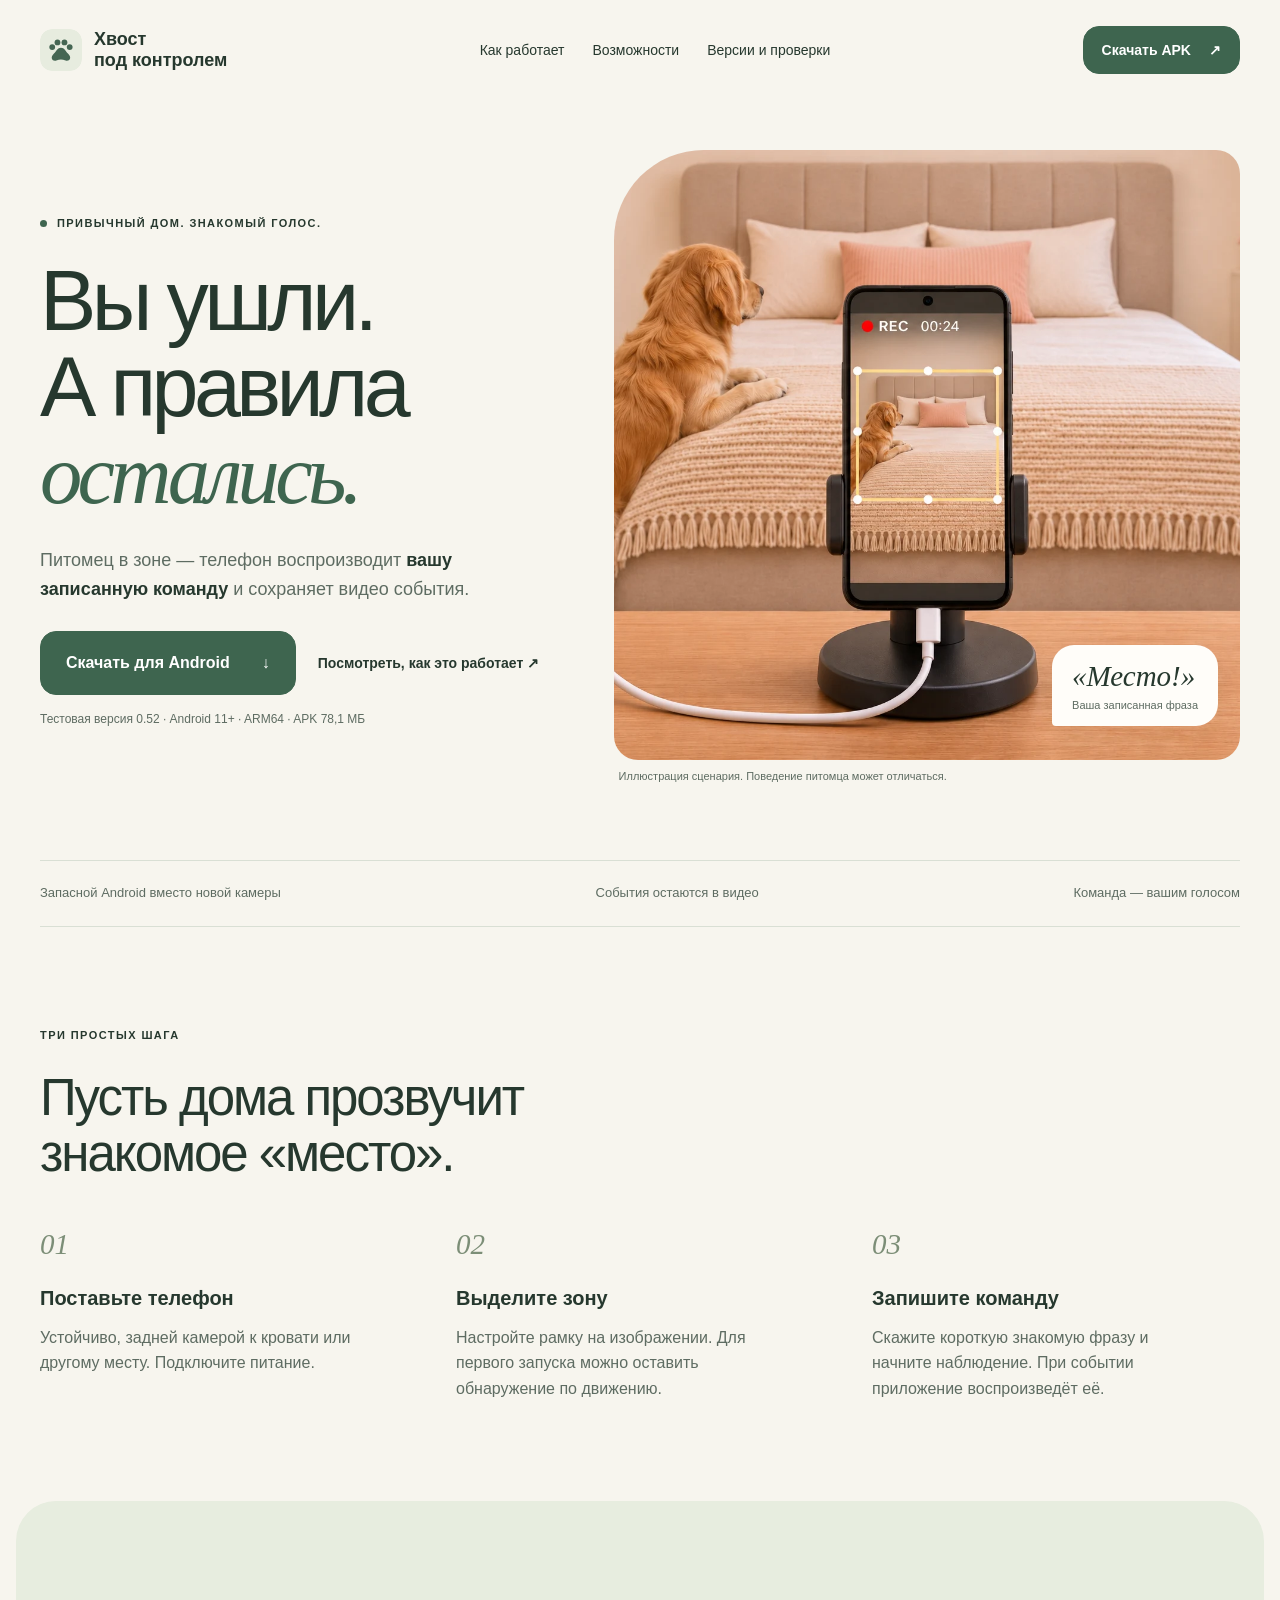
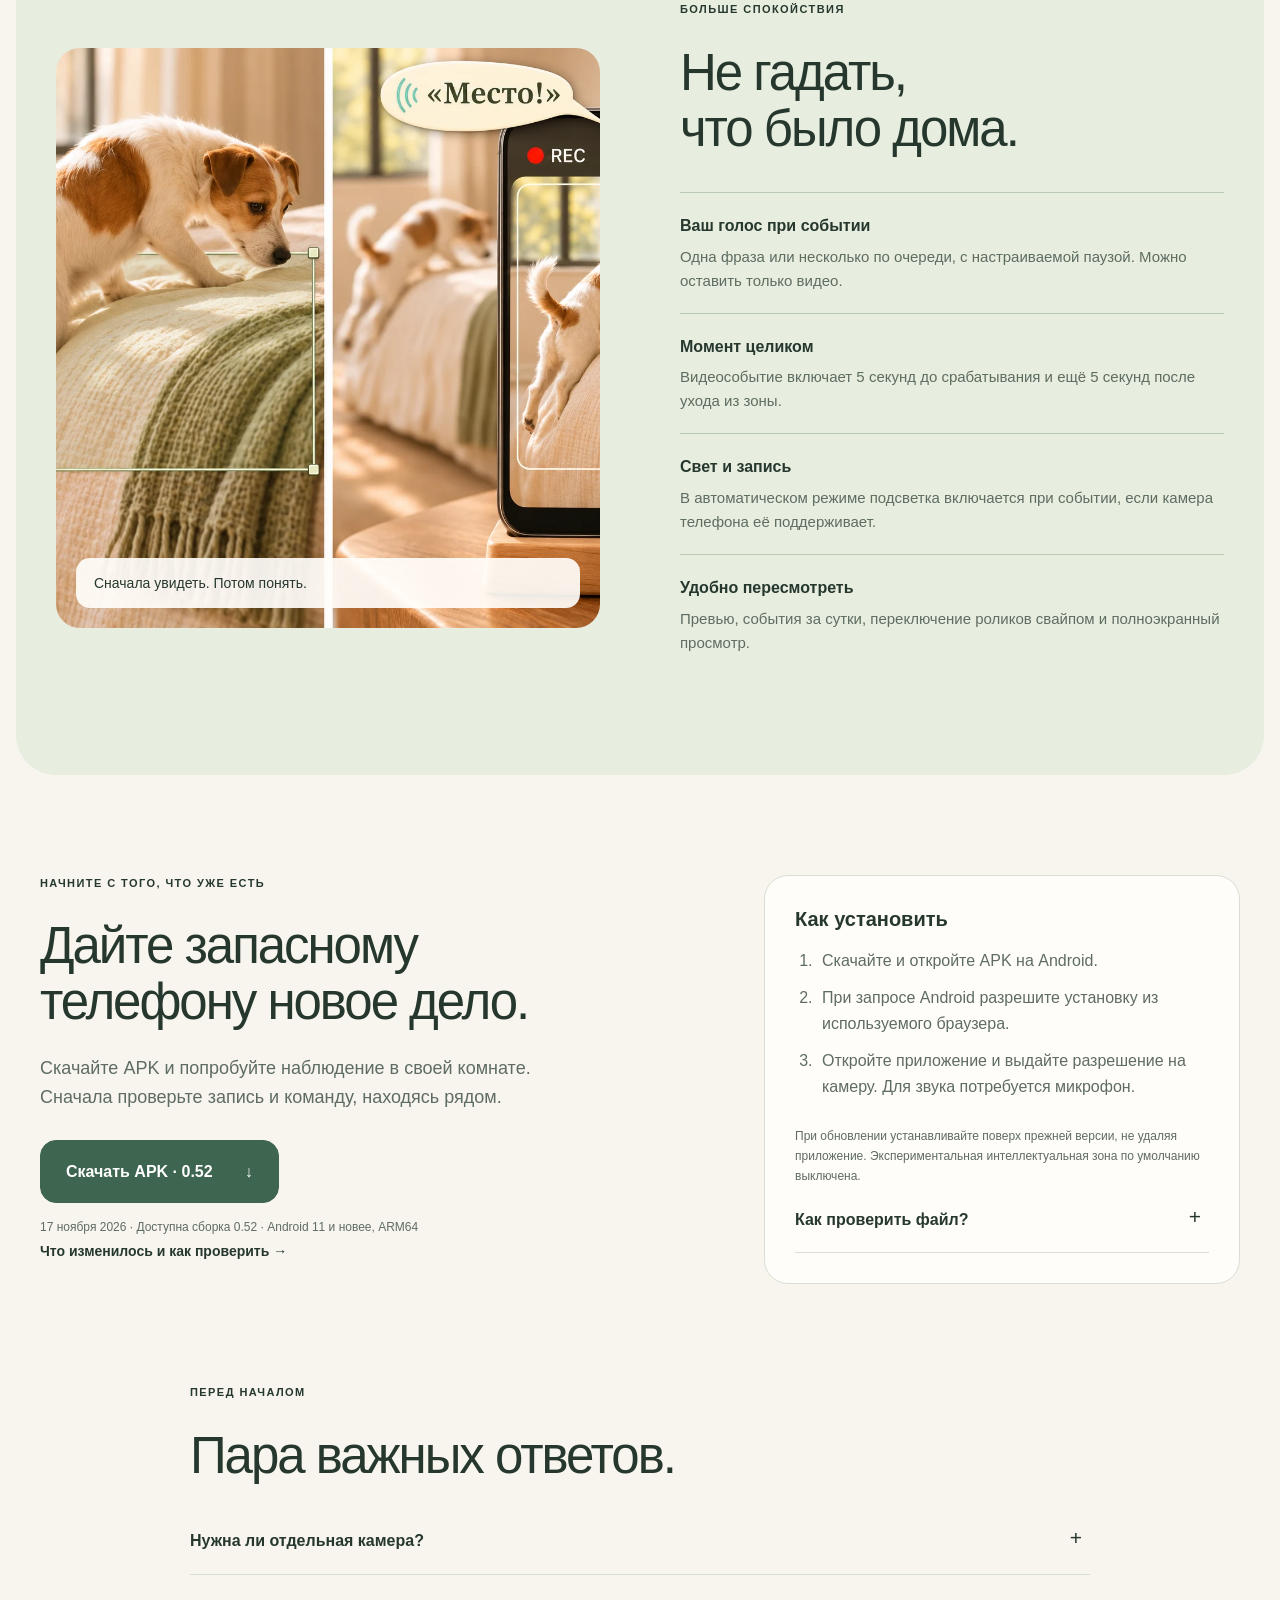
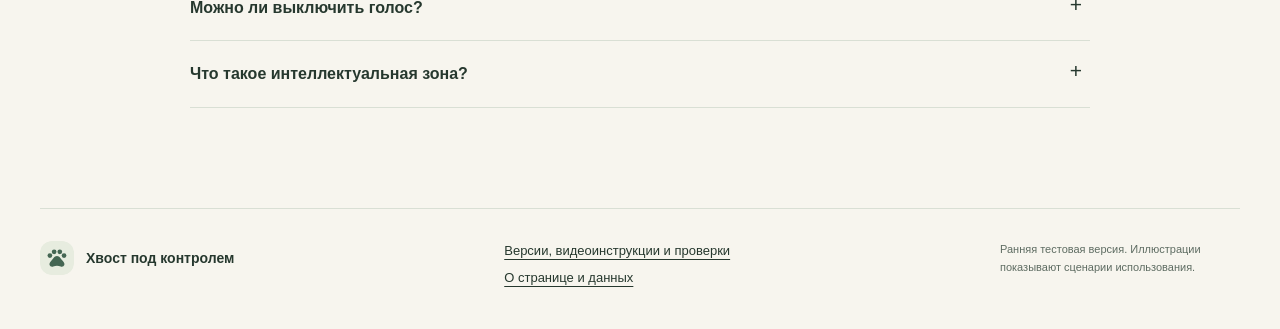
==== hvost-pod-kontrolem/index.html @ 966591b6 "Publish Hvost pet-camera landing page and release checks in a separate path" ====
<!doctype html>
<html lang="ru"><head><meta charset="utf-8"><meta name="viewport" content="width=device-width,initial-scale=1"><meta name="theme-color" content="#f7f5ee"><title>Хвост под контролем — ваш голос рядом с питомцем</title><meta name="description" content="Запасной Android замечает событие в выбранной зоне, сохраняет видео и воспроизводит вашу записанную команду. Скачать APK «Хвост под контролем»."><link rel="canonical" href="https://nicolenkoe.github.io/enduro-club-downloads/hvost-pod-kontrolem/"><meta property="og:title" content="Вы ушли. А правила остались."><meta property="og:description" content="Камера для питомца и ваш знакомый голос — из запасного Android."><meta property="og:image" content="https://nicolenkoe.github.io/enduro-club-downloads/hvost-pod-kontrolem/assets/hero.webp"><meta property="og:type" content="website"><link rel="icon" href="favicon.svg" type="image/svg+xml"><link rel="stylesheet" href="style.css"></head>
<body><a class="skip" href="#main">К содержимому</a><header class="wrap header"><a class="brand" href="./"><img src="favicon.svg" width="42" height="42" alt=""><span>Хвост<br>под контролем</span></a><nav aria-label="Основная навигация"><a href="#how">Как работает</a><a href="#features">Возможности</a><a href="testing/">Версии и проверки</a></nav><a class="button compact" href="#download">Скачать APK <span aria-hidden="true">↗</span></a></header>
<main id="main"><section class="hero wrap"><div class="hero-copy"><p class="eyebrow"><span class="dot"></span> ПРИВЫЧНЫЙ ДОМ. ЗНАКОМЫЙ ГОЛОС.</p><h1>Вы ушли.<br>А правила<br><em>остались.</em></h1><p class="lead">Питомец в зоне — телефон воспроизводит <strong>вашу записанную команду</strong> и сохраняет видео события.</p><div class="actions"><a class="button" href="https://github.com/nicolenkoe/enduro-club-downloads/releases/download/hvost-v0.52/HvostPodKontrolem-0.52.apk" download>Скачать для Android <span aria-hidden="true">↓</span></a><a class="text-link" href="#how">Посмотреть, как это работает ↗</a></div><p class="micro">Тестовая версия 0.52 · Android 11+ · ARM64 · APK 78,1 МБ</p></div><figure class="hero-visual"><img src="assets/hero.webp" width="1536" height="1024" alt="Телефон задней камерой направлен на кровать; собака начинает на неё залезать, на экране выделена зона и идёт запись" fetchpriority="high"><div class="speech">«Место!»<span>Ваша записанная фраза</span></div><figcaption>Иллюстрация сценария. Поведение питомца может отличаться.</figcaption></figure></section>
<div class="wrap strip"><span>Запасной Android вместо новой камеры</span><span>События остаются в видео</span><span>Команда — вашим голосом</span></div>
<section class="wrap section" id="how"><div class="section-heading"><p class="eyebrow">ТРИ ПРОСТЫХ ШАГА</p><h2>Пусть дома прозвучит<br>знакомое «место».</h2></div><ol class="steps"><li><span class="step-number">01</span><h3>Поставьте телефон</h3><p>Устойчиво, задней камерой к кровати или другому месту. Подключите питание.</p></li><li><span class="step-number">02</span><h3>Выделите зону</h3><p>Настройте рамку на изображении. Для первого запуска можно оставить обнаружение по движению.</p></li><li><span class="step-number">03</span><h3>Запишите команду</h3><p>Скажите короткую знакомую фразу и начните наблюдение. При событии приложение воспроизведёт её.</p></li></ol></section>
<section class="section feature-section" id="features"><div class="wrap feature-layout"><div class="feature-photo"><img src="assets/bed.webp" width="1536" height="1024" alt="Домашняя ситуация: питомец у кровати, телефон наблюдает за выбранным местом" loading="lazy"><span class="photo-label">Сначала увидеть. Потом понять.</span></div><div><p class="eyebrow">БОЛЬШЕ СПОКОЙСТВИЯ</p><h2>Не гадать,<br>что было дома.</h2><dl class="features"><div><dt>Ваш голос при событии</dt><dd>Одна фраза или несколько по очереди, с настраиваемой паузой. Можно оставить только видео.</dd></div><div><dt>Момент целиком</dt><dd>Видеособытие включает 5 секунд до срабатывания и ещё 5 секунд после ухода из зоны.</dd></div><div><dt>Свет и запись</dt><dd>В автоматическом режиме подсветка включается при событии, если камера телефона её поддерживает.</dd></div><div><dt>Удобно пересмотреть</dt><dd>Превью, события за сутки, переключение роликов свайпом и полноэкранный просмотр.</dd></div></dl></div></div></section>
<section class="wrap section download-section" id="download"><div><p class="eyebrow">НАЧНИТЕ С ТОГО, ЧТО УЖЕ ЕСТЬ</p><h2>Дайте запасному<br>телефону новое дело.</h2><p class="lead">Скачайте APK и попробуйте наблюдение в своей комнате. Сначала проверьте запись и команду, находясь рядом.</p><a class="button" href="https://github.com/nicolenkoe/enduro-club-downloads/releases/download/hvost-v0.52/HvostPodKontrolem-0.52.apk" download>Скачать APK · 0.52 <span aria-hidden="true">↓</span></a><p class="micro">17 ноября 2026 · Доступна сборка 0.52 · Android 11 и новее, ARM64</p><p><a class="text-link" href="testing/">Что изменилось и как проверить →</a></p></div><div class="installation"><h3>Как установить</h3><ol><li>Скачайте и откройте APK на Android.</li><li>При запросе Android разрешите установку из используемого браузера.</li><li>Откройте приложение и выдайте разрешение на камеру. Для звука потребуется микрофон.</li></ol><p class="micro">При обновлении устанавливайте поверх прежней версии, не удаляя приложение. Экспериментальная интеллектуальная зона по умолчанию выключена.</p><details><summary>Как проверить файл?</summary><p>SHA-256 этой сборки:</p><code class="hash">21927225b4a366dc5334bbfb141b34a6facf24a61586e34a3108c6529bf13fd5</code><p><a href="https://github.com/nicolenkoe/enduro-club-downloads/releases/tag/hvost-v0.52">Файл и описание релиза на GitHub ↗</a></p></details></div></section>
<section class="wrap faq section"><p class="eyebrow">ПЕРЕД НАЧАЛОМ</p><h2>Пара важных ответов.</h2><details><summary>Нужна ли отдельная камера?</summary><p>Камерой служит запасной Android-телефон с установленным приложением. В этой версии основное наблюдение и записи доступны на самом телефоне.</p></details><details><summary>Можно ли выключить голос?</summary><p>Да. Снимите галочку рядом с командой — останется запись видео. Галочка «Звук» отдельно управляет звуком в самом видео.</p></details><details><summary>Что такое интеллектуальная зона?</summary><p>Экспериментальная функция 0.52: запоминает визуальные признаки места и пробует восстановить рамку после небольшого перемещения телефона. Найденную рамку нужно подтвердить. Сильно другой ракурс, темнота или смена покрывала могут помешать. Перед переносом останавливайте наблюдение.</p></details></section></main>
<footer class="wrap footer"><a class="brand" href="./"><img src="favicon.svg" width="34" height="34" alt=""><span>Хвост под контролем</span></a><div><a href="testing/">Версии, видеоинструкции и проверки</a><a href="privacy.html">О странице и данных</a></div><p>Ранняя тестовая версия. Иллюстрации показывают сценарии использования.</p></footer></body></html>
---- hvost-pod-kontrolem/style.css ----
:root{--bg:#f7f5ee;--panel:#fffdf9;--ink:#26382e;--muted:#5e6c62;--green:#3e654f;--line:#d9dfd4;--soft:#e7eddf;--accent:#a76d4a;--radius:24px}*{box-sizing:border-box}html{scroll-behavior:smooth;scroll-padding-top:30px}body{margin:0;background:var(--bg);color:var(--ink);font-family:Arial,Helvetica,sans-serif;line-height:1.6}a{color:inherit;text-underline-offset:4px}button,input{font:inherit}img,video{display:block;max-width:100%;height:auto}button,a,input,summary{touch-action:manipulation}a:focus-visible,button:focus-visible,summary:focus-visible,input:focus-visible{outline:3px solid #9a603e;outline-offset:5px}.wrap{width:min(1240px,calc(100% - 80px));margin:auto}.header{display:flex;align-items:center;justify-content:space-between;gap:28px;padding:26px 0}.brand{display:flex;gap:12px;align-items:center;text-decoration:none;font-weight:700;line-height:1.2;font-size:18px;flex-shrink:0}.brand img{border-radius:12px}.header nav{display:flex;gap:28px;font-size:14px}.header nav a{text-decoration:none}.header nav a:hover,.text-link:hover{color:var(--accent)}.button{display:inline-flex;align-items:center;justify-content:center;gap:32px;padding:18px 25px;background:var(--green);color:white;border-radius:16px;text-decoration:none;font-weight:700;font-size:16px;min-height:56px;border:1px solid var(--green);cursor:pointer;transition:background .18s,transform .18s}.button:hover{background:#2d513c;transform:translateY(-1px)}.button.compact{padding:12px 18px;min-height:46px;font-size:14px;gap:18px}.button.secondary{background:transparent;color:var(--green);border-color:#a3b6a3}.hero{display:grid;grid-template-columns:.92fr 1.08fr;gap:40px;align-items:center;padding:50px 0 66px}.eyebrow{letter-spacing:.13em;font-size:11px;font-weight:700;margin:0 0 26px;display:flex;align-items:center;gap:10px}.dot{width:7px;height:7px;background:var(--green);border-radius:50%;flex-shrink:0}h1,h2,h3,p{margin-top:0}h1{font-size:clamp(48px,6.6vw,88px);line-height:1.02;letter-spacing:-.055em;font-weight:500;margin-bottom:28px}h1 em{font-family:Georgia,serif;font-weight:400;color:var(--green)}h2{font-size:clamp(32px,4vw,51px);line-height:1.1;letter-spacing:-.04em;font-weight:500;margin-bottom:24px}h3{font-size:20px;line-height:1.3;margin-bottom:14px}.lead{font-size:18px;line-height:1.6;color:var(--muted);max-width:520px;margin-bottom:28px}.lead strong{color:var(--ink);font-weight:600}.actions{display:flex;align-items:center;gap:22px;flex-wrap:wrap}.micro{font-size:12px;line-height:1.65;color:var(--muted);margin:15px 0 0}.text-link{font-size:14px;font-weight:600;text-decoration:none}.hero-visual{margin:0;position:relative;min-width:0}.hero-visual>img{width:100%;height:610px;object-fit:cover;object-position:50%;border-radius:90px 24px 24px 24px}.hero-visual figcaption{font-size:11px;color:var(--muted);margin:8px 5px}.speech{position:absolute;right:22px;bottom:68px;background:var(--panel);border-radius:22px 22px 22px 4px;padding:15px 20px;font:italic 29px Georgia,serif;box-shadow:0 10px 30px #26382e0d}.speech span{display:block;font:11px Arial,sans-serif;color:var(--muted);margin-top:6px}.strip{display:flex;gap:20px;justify-content:space-between;border-top:1px solid var(--line);border-bottom:1px solid var(--line);padding:22px 0;font-size:13px;color:var(--muted)}.section{padding-top:100px;padding-bottom:100px}.section-heading{margin-bottom:45px}.steps{display:grid;grid-template-columns:repeat(3,1fr);gap:48px;padding:0;list-style:none;margin:0}.step-number{display:block;font:italic 29px Georgia,serif;color:#7c8e77;margin-bottom:24px}.steps p{color:var(--muted);font-size:16px;margin-bottom:0;max-width:340px}.feature-section{background:var(--soft);border-radius:40px;margin:0 16px}.feature-layout{display:grid;grid-template-columns:1fr 1fr;gap:80px;align-items:center}.feature-photo{position:relative;min-width:0}.feature-photo img{width:100%;height:580px;object-fit:cover;border-radius:24px}.photo-label{position:absolute;left:20px;right:20px;bottom:20px;background:#fffdf9ec;padding:14px 18px;border-radius:14px;font-size:14px}.features{margin:35px 0 0}.features>div{padding:20px 0;border-top:1px solid #bac9b4}.features dt{font-weight:700;margin-bottom:6px}.features dd{margin:0;color:var(--muted);font-size:15px}.download-section{display:grid;grid-template-columns:1.15fr .85fr;gap:80px;align-items:start}.installation{padding:30px;background:var(--panel);border:1px solid var(--line);border-radius:var(--radius)}.installation ol{padding-left:22px;color:var(--muted)}.installation li{padding:0 0 12px 5px}.hash{display:block;overflow-wrap:anywhere;font-size:11px;line-height:1.8;background:var(--soft);padding:12px;border-radius:8px}.faq{padding-top:0;max-width:900px}details{border-bottom:1px solid var(--line)}summary{cursor:pointer;list-style:none;font-weight:600;padding:20px 32px 20px 0;position:relative}summary::-webkit-details-marker{display:none}summary:after{content:'+';position:absolute;right:8px;font-size:21px;font-weight:400;top:13px}details[open]>summary:after{content:'−'}details p{color:var(--muted);padding-right:24px}.footer{border-top:1px solid var(--line);padding:32px 0 40px;display:flex;flex-wrap:wrap;gap:24px;align-items:flex-start;justify-content:space-between}.footer .brand{font-size:14px}.footer>div{display:flex;flex-direction:column;gap:6px;font-size:13px}.footer>p{font-size:11px;color:var(--muted);max-width:240px;margin:0}.skip{position:absolute;top:-100px;left:15px;background:white;padding:12px;z-index:10}.skip:focus{top:10px}.testing-shell{max-width:1000px}.testing-header{padding:60px 0 30px}.testing-header h1{font-size:clamp(38px,6vw,66px);line-height:1.1}.version-pill{display:inline-block;padding:5px 12px;background:var(--soft);color:var(--green);border-radius:30px;font-size:12px;font-weight:700;vertical-align:middle}.testing-grid{display:grid;grid-template-columns:1fr 1fr;gap:24px;align-items:start}.panel{padding:28px;border:1px solid var(--line);background:var(--panel);border-radius:var(--radius);min-width:0}.panel h2{font-size:28px}.change-list{padding-left:20px;color:var(--muted);font-size:15px}.change-list li{margin:10px 0}.notice{border-left:3px solid #bc9269;padding:3px 0 3px 16px;font-size:14px;color:var(--muted)}.video-panel{margin:24px 0}.video-panel video{background:#15221c;width:100%;max-height:70vh;object-fit:contain;border-radius:16px}.video-links{display:flex;flex-wrap:wrap;gap:18px;font-size:13px;margin-top:14px}audio{display:block;width:100%;margin:18px 0 8px}.checklist{list-style:none;padding:0;counter-reset:checks}.checklist li{border-top:1px solid var(--line)}.checklist label{display:grid;grid-template-columns:24px 1fr;gap:15px;align-items:start;padding:18px 0;cursor:pointer}.checklist input{width:22px;height:22px;margin:3px 0 0;accent-color:var(--green);cursor:pointer}.checklist strong{display:block;font-size:16px;margin-bottom:3px}.checklist span span{display:block;font-size:14px;color:var(--muted)}.checklist input:checked+span{opacity:.65}.check-toolbar{display:flex;gap:12px;justify-content:space-between;align-items:center;flex-wrap:wrap;font-size:13px;color:var(--muted)}.check-toolbar button{border:1px solid var(--line);border-radius:10px;background:transparent;padding:8px 12px;color:var(--ink);cursor:pointer}.release-history{padding:40px 0 70px}.release-history h2{font-size:30px}.release-history details{padding:0 4px}.privacy{max-width:760px;padding-top:60px;padding-bottom:100px}.privacy h1{font-size:44px;line-height:1.2}.privacy h2{font-size:25px;margin-top:35px}.privacy p{color:var(--muted)}
@media(min-width:1500px){.hero-visual>img{height:650px}}@media(max-width:1050px){.wrap{width:calc(100% - 48px)}.header nav{gap:15px;font-size:12px}.hero{gap:25px}.hero-visual>img{height:560px}.feature-layout,.download-section{gap:40px}.steps{gap:28px}.actions{gap:18px}.hero .eyebrow{font-size:10px}}
@media(max-width:760px){.wrap{width:calc(100% - 36px)}.header{padding:18px 0;gap:12px}.brand{font-size:15px;gap:9px}.brand img{width:36px;height:36px}.header nav{display:none}.button.compact{font-size:12px;padding:10px 12px;gap:10px}.hero{grid-template-columns:1fr;padding:35px 0 30px;gap:28px}.hero-copy{max-width:550px}h1{font-size:clamp(49px,11vw,76px);margin-bottom:24px}.hero-copy h1 br:nth-of-type(2){display:none}.hero-copy h1 em:before{content:' '}.eyebrow{margin-bottom:20px}.lead{font-size:17px;max-width:100%}.hero-visual>img{height:auto;aspect-ratio:1.16;object-fit:cover;border-radius:45px 20px 20px 20px}.speech{bottom:48px;right:16px;font-size:25px;padding:12px 16px}.strip{flex-direction:column;gap:8px;padding:18px 0}.section{padding-top:65px;padding-bottom:65px}.steps{grid-template-columns:1fr;gap:32px}.steps li{display:grid;grid-template-columns:48px 1fr;column-gap:14px}.steps h3{grid-column:2;margin:0 0 8px}.steps p{grid-column:2;max-width:none;font-size:15px}.step-number{grid-row:1/3;margin:0;font-size:26px}.feature-layout,.download-section,.testing-grid{grid-template-columns:1fr;gap:28px}.feature-section{margin:0 8px;border-radius:28px}.feature-photo img{height:auto;aspect-ratio:1.15}.features{margin-top:28px}.download-section{gap:35px}.installation{padding:24px}.faq{padding-top:0}.footer{gap:24px}.footer>p{max-width:none}.testing-header{padding-top:35px}.panel{padding:22px}.testing-header .actions .button{width:100%}.video-panel video{max-height:68vh}.testing-header h1{font-size:42px}.privacy{padding-top:35px}.privacy h1{font-size:36px}}
@media(max-width:360px){.wrap{width:calc(100% - 28px)}.brand{font-size:13px}.brand img{width:30px;height:30px}.button.compact{gap:5px;padding:10px;min-height:44px}.hero h1{font-size:47px}.hero .button{width:100%;gap:22px}.speech span{font-size:10px}.testing-header h1{font-size:36px}.checklist label{gap:10px}.panel{padding:18px}}
@media(prefers-reduced-motion:reduce){html{scroll-behavior:auto}*{transition:none!important}}
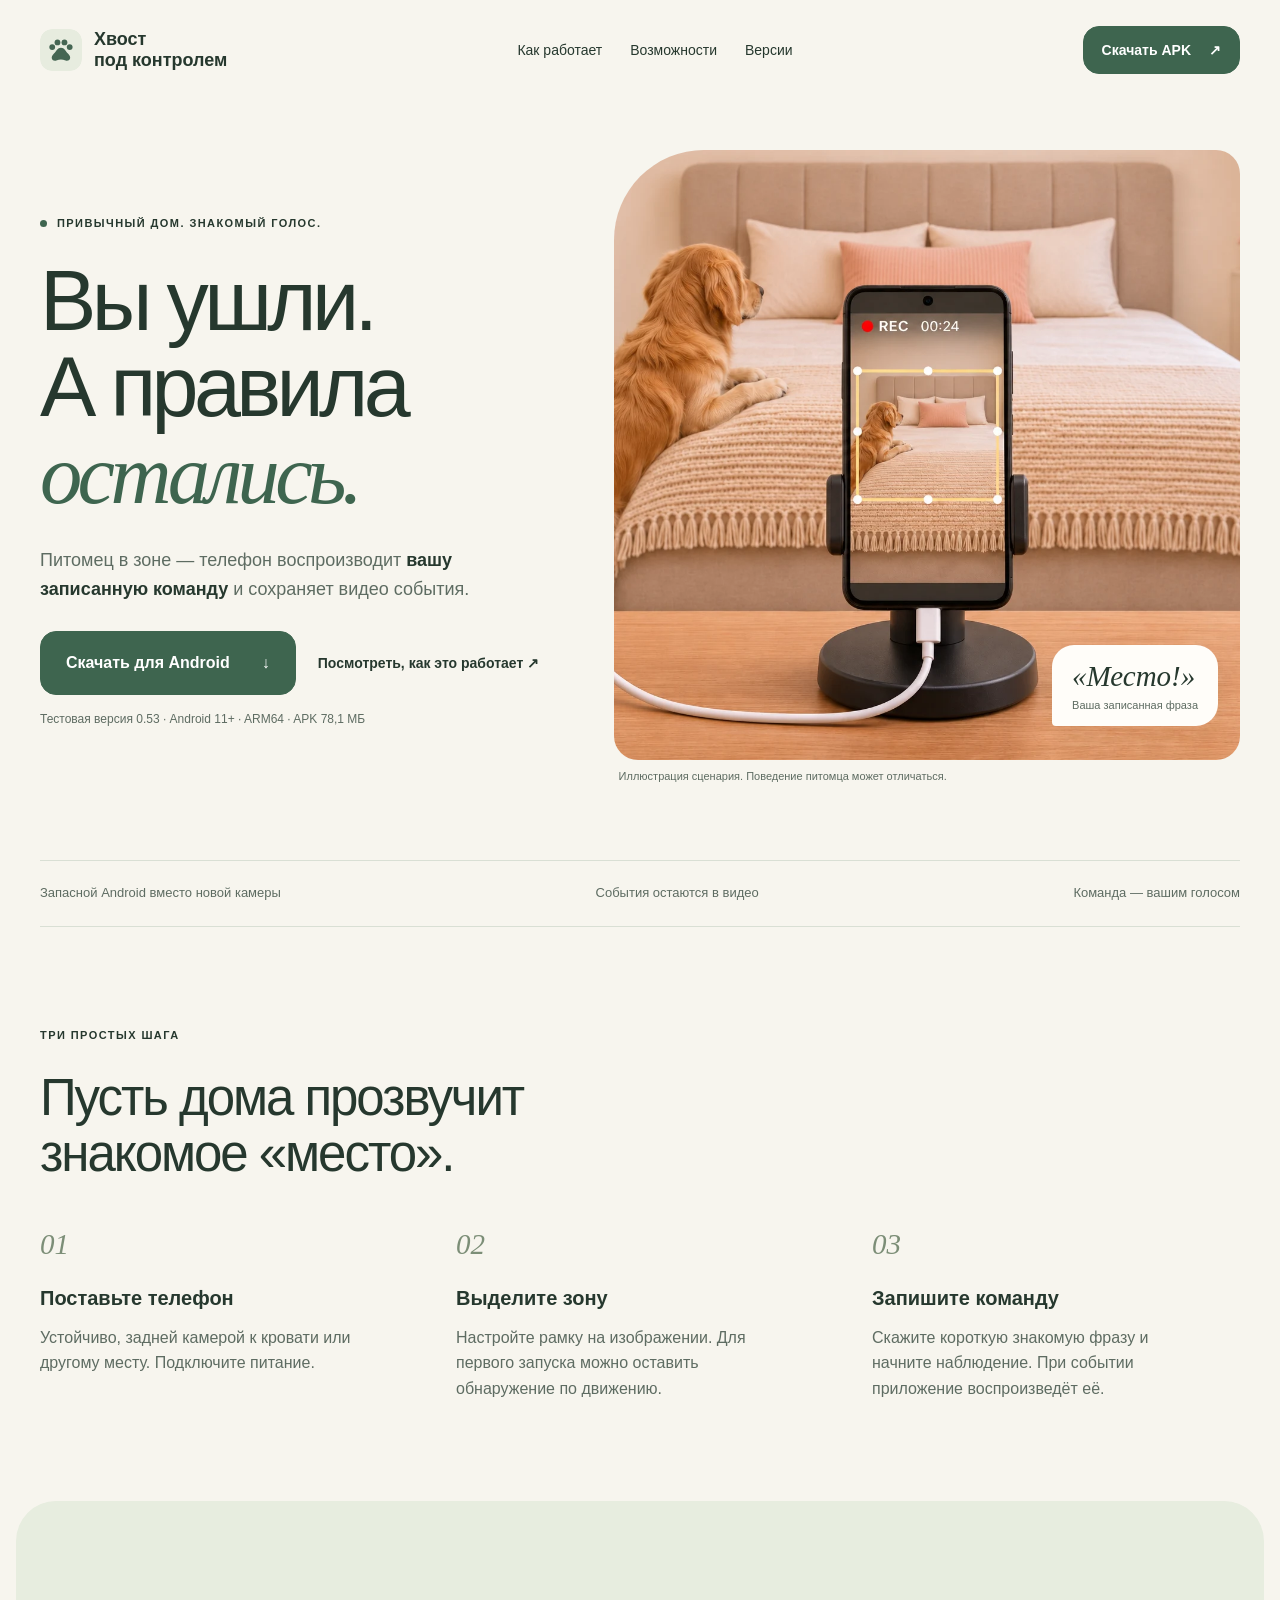
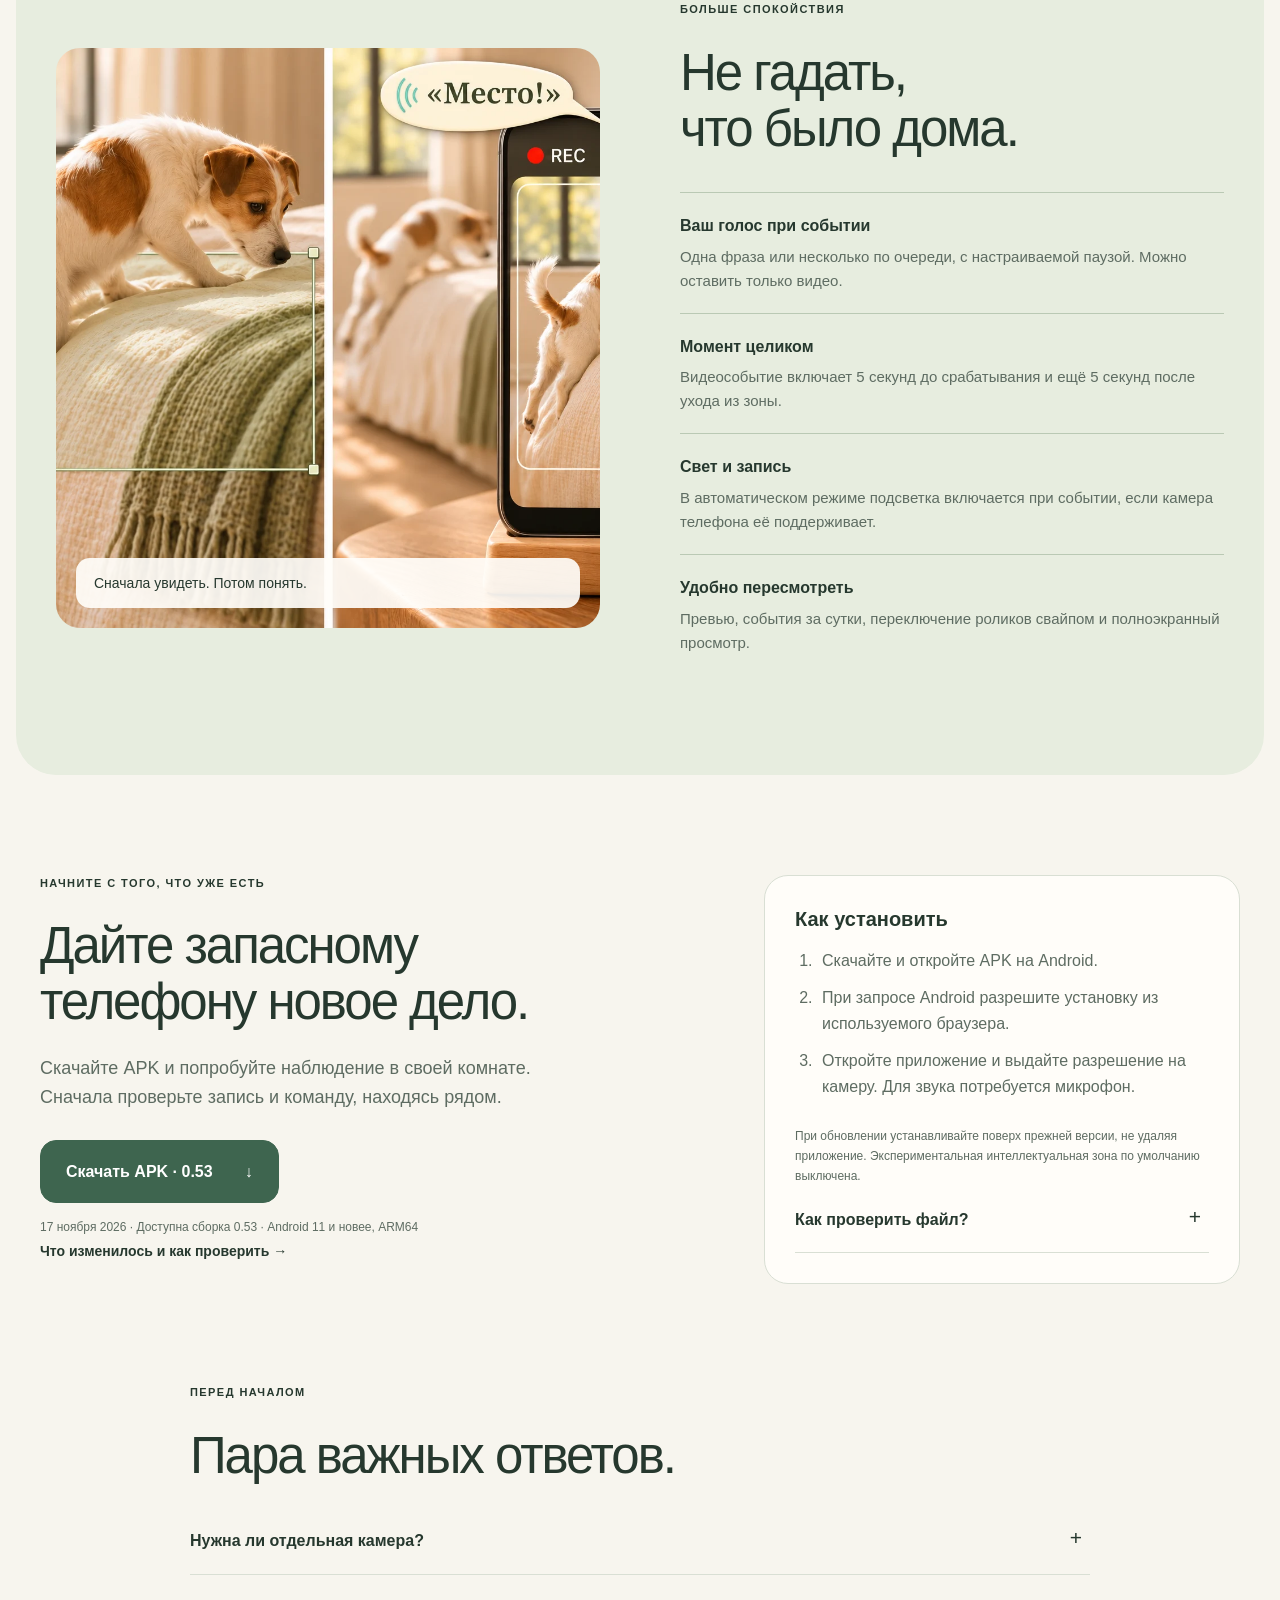
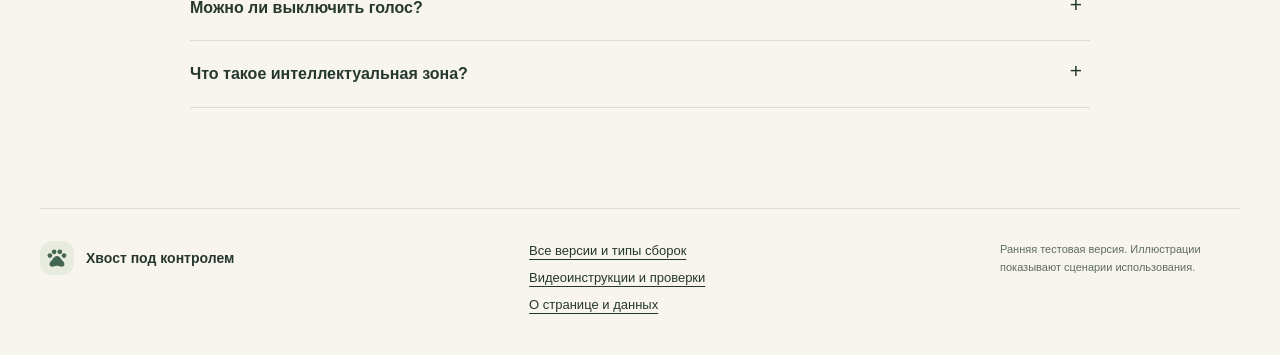
==== commit 8a2bff4a: "Publish Hvost 0.53 with GitHub update feed and release type catalog" ====
--- a/hvost-pod-kontrolem/index.html
+++ b/hvost-pod-kontrolem/index.html
@@ -1,10 +1,10 @@
 <!doctype html>
 <html lang="ru"><head><meta charset="utf-8"><meta name="viewport" content="width=device-width,initial-scale=1"><meta name="theme-color" content="#f7f5ee"><title>Хвост под контролем — ваш голос рядом с питомцем</title><meta name="description" content="Запасной Android замечает событие в выбранной зоне, сохраняет видео и воспроизводит вашу записанную команду. Скачать APK «Хвост под контролем»."><link rel="canonical" href="https://nicolenkoe.github.io/enduro-club-downloads/hvost-pod-kontrolem/"><meta property="og:title" content="Вы ушли. А правила остались."><meta property="og:description" content="Камера для питомца и ваш знакомый голос — из запасного Android."><meta property="og:image" content="https://nicolenkoe.github.io/enduro-club-downloads/hvost-pod-kontrolem/assets/hero.webp"><meta property="og:type" content="website"><link rel="icon" href="favicon.svg" type="image/svg+xml"><link rel="stylesheet" href="style.css"></head>
-<body><a class="skip" href="#main">К содержимому</a><header class="wrap header"><a class="brand" href="./"><img src="favicon.svg" width="42" height="42" alt=""><span>Хвост<br>под контролем</span></a><nav aria-label="Основная навигация"><a href="#how">Как работает</a><a href="#features">Возможности</a><a href="testing/">Версии и проверки</a></nav><a class="button compact" href="#download">Скачать APK <span aria-hidden="true">↗</span></a></header>
-<main id="main"><section class="hero wrap"><div class="hero-copy"><p class="eyebrow"><span class="dot"></span> ПРИВЫЧНЫЙ ДОМ. ЗНАКОМЫЙ ГОЛОС.</p><h1>Вы ушли.<br>А правила<br><em>остались.</em></h1><p class="lead">Питомец в зоне — телефон воспроизводит <strong>вашу записанную команду</strong> и сохраняет видео события.</p><div class="actions"><a class="button" href="https://github.com/nicolenkoe/enduro-club-downloads/releases/download/hvost-v0.52/HvostPodKontrolem-0.52.apk" download>Скачать для Android <span aria-hidden="true">↓</span></a><a class="text-link" href="#how">Посмотреть, как это работает ↗</a></div><p class="micro">Тестовая версия 0.52 · Android 11+ · ARM64 · APK 78,1 МБ</p></div><figure class="hero-visual"><img src="assets/hero.webp" width="1536" height="1024" alt="Телефон задней камерой направлен на кровать; собака начинает на неё залезать, на экране выделена зона и идёт запись" fetchpriority="high"><div class="speech">«Место!»<span>Ваша записанная фраза</span></div><figcaption>Иллюстрация сценария. Поведение питомца может отличаться.</figcaption></figure></section>
+<body><a class="skip" href="#main">К содержимому</a><header class="wrap header"><a class="brand" href="./"><img src="favicon.svg" width="42" height="42" alt=""><span>Хвост<br>под контролем</span></a><nav aria-label="Основная навигация"><a href="#how">Как работает</a><a href="#features">Возможности</a><a href="versions/">Версии</a></nav><a class="button compact" href="#download">Скачать APK <span aria-hidden="true">↗</span></a></header>
+<main id="main"><section class="hero wrap"><div class="hero-copy"><p class="eyebrow"><span class="dot"></span> ПРИВЫЧНЫЙ ДОМ. ЗНАКОМЫЙ ГОЛОС.</p><h1>Вы ушли.<br>А правила<br><em>остались.</em></h1><p class="lead">Питомец в зоне — телефон воспроизводит <strong>вашу записанную команду</strong> и сохраняет видео события.</p><div class="actions"><a class="button" href="https://nicolenkoe.github.io/enduro-club-downloads/hvost-pod-kontrolem/HvostPodKontrolem-0.53.apk" download>Скачать для Android <span aria-hidden="true">↓</span></a><a class="text-link" href="#how">Посмотреть, как это работает ↗</a></div><p class="micro">Тестовая версия 0.53 · Android 11+ · ARM64 · APK 78,1 МБ</p></div><figure class="hero-visual"><img src="assets/hero.webp" width="1536" height="1024" alt="Телефон задней камерой направлен на кровать; собака начинает на неё залезать, на экране выделена зона и идёт запись" fetchpriority="high"><div class="speech">«Место!»<span>Ваша записанная фраза</span></div><figcaption>Иллюстрация сценария. Поведение питомца может отличаться.</figcaption></figure></section>
 <div class="wrap strip"><span>Запасной Android вместо новой камеры</span><span>События остаются в видео</span><span>Команда — вашим голосом</span></div>
 <section class="wrap section" id="how"><div class="section-heading"><p class="eyebrow">ТРИ ПРОСТЫХ ШАГА</p><h2>Пусть дома прозвучит<br>знакомое «место».</h2></div><ol class="steps"><li><span class="step-number">01</span><h3>Поставьте телефон</h3><p>Устойчиво, задней камерой к кровати или другому месту. Подключите питание.</p></li><li><span class="step-number">02</span><h3>Выделите зону</h3><p>Настройте рамку на изображении. Для первого запуска можно оставить обнаружение по движению.</p></li><li><span class="step-number">03</span><h3>Запишите команду</h3><p>Скажите короткую знакомую фразу и начните наблюдение. При событии приложение воспроизведёт её.</p></li></ol></section>
 <section class="section feature-section" id="features"><div class="wrap feature-layout"><div class="feature-photo"><img src="assets/bed.webp" width="1536" height="1024" alt="Домашняя ситуация: питомец у кровати, телефон наблюдает за выбранным местом" loading="lazy"><span class="photo-label">Сначала увидеть. Потом понять.</span></div><div><p class="eyebrow">БОЛЬШЕ СПОКОЙСТВИЯ</p><h2>Не гадать,<br>что было дома.</h2><dl class="features"><div><dt>Ваш голос при событии</dt><dd>Одна фраза или несколько по очереди, с настраиваемой паузой. Можно оставить только видео.</dd></div><div><dt>Момент целиком</dt><dd>Видеособытие включает 5 секунд до срабатывания и ещё 5 секунд после ухода из зоны.</dd></div><div><dt>Свет и запись</dt><dd>В автоматическом режиме подсветка включается при событии, если камера телефона её поддерживает.</dd></div><div><dt>Удобно пересмотреть</dt><dd>Превью, события за сутки, переключение роликов свайпом и полноэкранный просмотр.</dd></div></dl></div></div></section>
-<section class="wrap section download-section" id="download"><div><p class="eyebrow">НАЧНИТЕ С ТОГО, ЧТО УЖЕ ЕСТЬ</p><h2>Дайте запасному<br>телефону новое дело.</h2><p class="lead">Скачайте APK и попробуйте наблюдение в своей комнате. Сначала проверьте запись и команду, находясь рядом.</p><a class="button" href="https://github.com/nicolenkoe/enduro-club-downloads/releases/download/hvost-v0.52/HvostPodKontrolem-0.52.apk" download>Скачать APK · 0.52 <span aria-hidden="true">↓</span></a><p class="micro">17 ноября 2026 · Доступна сборка 0.52 · Android 11 и новее, ARM64</p><p><a class="text-link" href="testing/">Что изменилось и как проверить →</a></p></div><div class="installation"><h3>Как установить</h3><ol><li>Скачайте и откройте APK на Android.</li><li>При запросе Android разрешите установку из используемого браузера.</li><li>Откройте приложение и выдайте разрешение на камеру. Для звука потребуется микрофон.</li></ol><p class="micro">При обновлении устанавливайте поверх прежней версии, не удаляя приложение. Экспериментальная интеллектуальная зона по умолчанию выключена.</p><details><summary>Как проверить файл?</summary><p>SHA-256 этой сборки:</p><code class="hash">21927225b4a366dc5334bbfb141b34a6facf24a61586e34a3108c6529bf13fd5</code><p><a href="https://github.com/nicolenkoe/enduro-club-downloads/releases/tag/hvost-v0.52">Файл и описание релиза на GitHub ↗</a></p></details></div></section>
+<section class="wrap section download-section" id="download"><div><p class="eyebrow">НАЧНИТЕ С ТОГО, ЧТО УЖЕ ЕСТЬ</p><h2>Дайте запасному<br>телефону новое дело.</h2><p class="lead">Скачайте APK и попробуйте наблюдение в своей комнате. Сначала проверьте запись и команду, находясь рядом.</p><a class="button" href="https://nicolenkoe.github.io/enduro-club-downloads/hvost-pod-kontrolem/HvostPodKontrolem-0.53.apk" download>Скачать APK · 0.53 <span aria-hidden="true">↓</span></a><p class="micro">17 ноября 2026 · Доступна сборка 0.53 · Android 11 и новее, ARM64</p><p><a class="text-link" href="testing/">Что изменилось и как проверить →</a></p></div><div class="installation"><h3>Как установить</h3><ol><li>Скачайте и откройте APK на Android.</li><li>При запросе Android разрешите установку из используемого браузера.</li><li>Откройте приложение и выдайте разрешение на камеру. Для звука потребуется микрофон.</li></ol><p class="micro">При обновлении устанавливайте поверх прежней версии, не удаляя приложение. Экспериментальная интеллектуальная зона по умолчанию выключена.</p><details><summary>Как проверить файл?</summary><p>SHA-256 этой сборки:</p><code class="hash">6ff0c8bcf43eab4a4bf806caeef0f499539436b4d7d1253affea9adc0ff4fa22</code><p><a href="https://nicolenkoe.github.io/enduro-club-downloads/hvost-pod-kontrolem/versions/">Список версий →</a></p></details></div></section>
 <section class="wrap faq section"><p class="eyebrow">ПЕРЕД НАЧАЛОМ</p><h2>Пара важных ответов.</h2><details><summary>Нужна ли отдельная камера?</summary><p>Камерой служит запасной Android-телефон с установленным приложением. В этой версии основное наблюдение и записи доступны на самом телефоне.</p></details><details><summary>Можно ли выключить голос?</summary><p>Да. Снимите галочку рядом с командой — останется запись видео. Галочка «Звук» отдельно управляет звуком в самом видео.</p></details><details><summary>Что такое интеллектуальная зона?</summary><p>Экспериментальная функция 0.52: запоминает визуальные признаки места и пробует восстановить рамку после небольшого перемещения телефона. Найденную рамку нужно подтвердить. Сильно другой ракурс, темнота или смена покрывала могут помешать. Перед переносом останавливайте наблюдение.</p></details></section></main>
-<footer class="wrap footer"><a class="brand" href="./"><img src="favicon.svg" width="34" height="34" alt=""><span>Хвост под контролем</span></a><div><a href="testing/">Версии, видеоинструкции и проверки</a><a href="privacy.html">О странице и данных</a></div><p>Ранняя тестовая версия. Иллюстрации показывают сценарии использования.</p></footer></body></html>
+<footer class="wrap footer"><a class="brand" href="./"><img src="favicon.svg" width="34" height="34" alt=""><span>Хвост под контролем</span></a><div><a href="versions/">Все версии и типы сборок</a><a href="testing/">Видеоинструкции и проверки</a><a href="privacy.html">О странице и данных</a></div><p>Ранняя тестовая версия. Иллюстрации показывают сценарии использования.</p></footer></body></html>
--- a/hvost-pod-kontrolem/style.css
+++ b/hvost-pod-kontrolem/style.css
@@ -3,3 +3,4 @@
 @media(max-width:760px){.wrap{width:calc(100% - 36px)}.header{padding:18px 0;gap:12px}.brand{font-size:15px;gap:9px}.brand img{width:36px;height:36px}.header nav{display:none}.button.compact{font-size:12px;padding:10px 12px;gap:10px}.hero{grid-template-columns:1fr;padding:35px 0 30px;gap:28px}.hero-copy{max-width:550px}h1{font-size:clamp(49px,11vw,76px);margin-bottom:24px}.hero-copy h1 br:nth-of-type(2){display:none}.hero-copy h1 em:before{content:' '}.eyebrow{margin-bottom:20px}.lead{font-size:17px;max-width:100%}.hero-visual>img{height:auto;aspect-ratio:1.16;object-fit:cover;border-radius:45px 20px 20px 20px}.speech{bottom:48px;right:16px;font-size:25px;padding:12px 16px}.strip{flex-direction:column;gap:8px;padding:18px 0}.section{padding-top:65px;padding-bottom:65px}.steps{grid-template-columns:1fr;gap:32px}.steps li{display:grid;grid-template-columns:48px 1fr;column-gap:14px}.steps h3{grid-column:2;margin:0 0 8px}.steps p{grid-column:2;max-width:none;font-size:15px}.step-number{grid-row:1/3;margin:0;font-size:26px}.feature-layout,.download-section,.testing-grid{grid-template-columns:1fr;gap:28px}.feature-section{margin:0 8px;border-radius:28px}.feature-photo img{height:auto;aspect-ratio:1.15}.features{margin-top:28px}.download-section{gap:35px}.installation{padding:24px}.faq{padding-top:0}.footer{gap:24px}.footer>p{max-width:none}.testing-header{padding-top:35px}.panel{padding:22px}.testing-header .actions .button{width:100%}.video-panel video{max-height:68vh}.testing-header h1{font-size:42px}.privacy{padding-top:35px}.privacy h1{font-size:36px}}
 @media(max-width:360px){.wrap{width:calc(100% - 28px)}.brand{font-size:13px}.brand img{width:30px;height:30px}.button.compact{gap:5px;padding:10px;min-height:44px}.hero h1{font-size:47px}.hero .button{width:100%;gap:22px}.speech span{font-size:10px}.testing-header h1{font-size:36px}.checklist label{gap:10px}.panel{padding:18px}}
 @media(prefers-reduced-motion:reduce){html{scroll-behavior:auto}*{transition:none!important}}
+.version-filters{display:flex;flex-wrap:wrap;gap:9px;margin:30px 0 14px}.version-filters button{font:inherit;font-size:14px;min-height:44px;cursor:pointer;border:1px solid var(--line);border-radius:28px;background:var(--panel);color:var(--ink);padding:10px 18px}.version-filters button[aria-pressed=true]{background:var(--green);border-color:var(--green);color:white}.version-catalog{display:grid;grid-template-columns:1fr 1fr;gap:24px}.release-top{display:flex;align-items:center;justify-content:space-between;flex-wrap:wrap;gap:15px;margin-bottom:24px}.release-top h2{font-size:44px;margin:0}.release-card .actions{margin-top:25px}.experimental-pill{background:#f3e4d4;color:#81572e}.version-legend{margin:24px 0 70px}.version-legend h2{font-size:26px}.version-legend dt{font-weight:700;margin-top:14px}.version-legend dd{margin:3px 0 0;color:var(--muted)}[hidden]{display:none!important}@media(max-width:760px){.version-catalog{grid-template-columns:1fr}.version-filters{gap:7px}.version-filters button{font-size:13px;padding:9px 13px}.release-card .button{width:100%;gap:20px}}
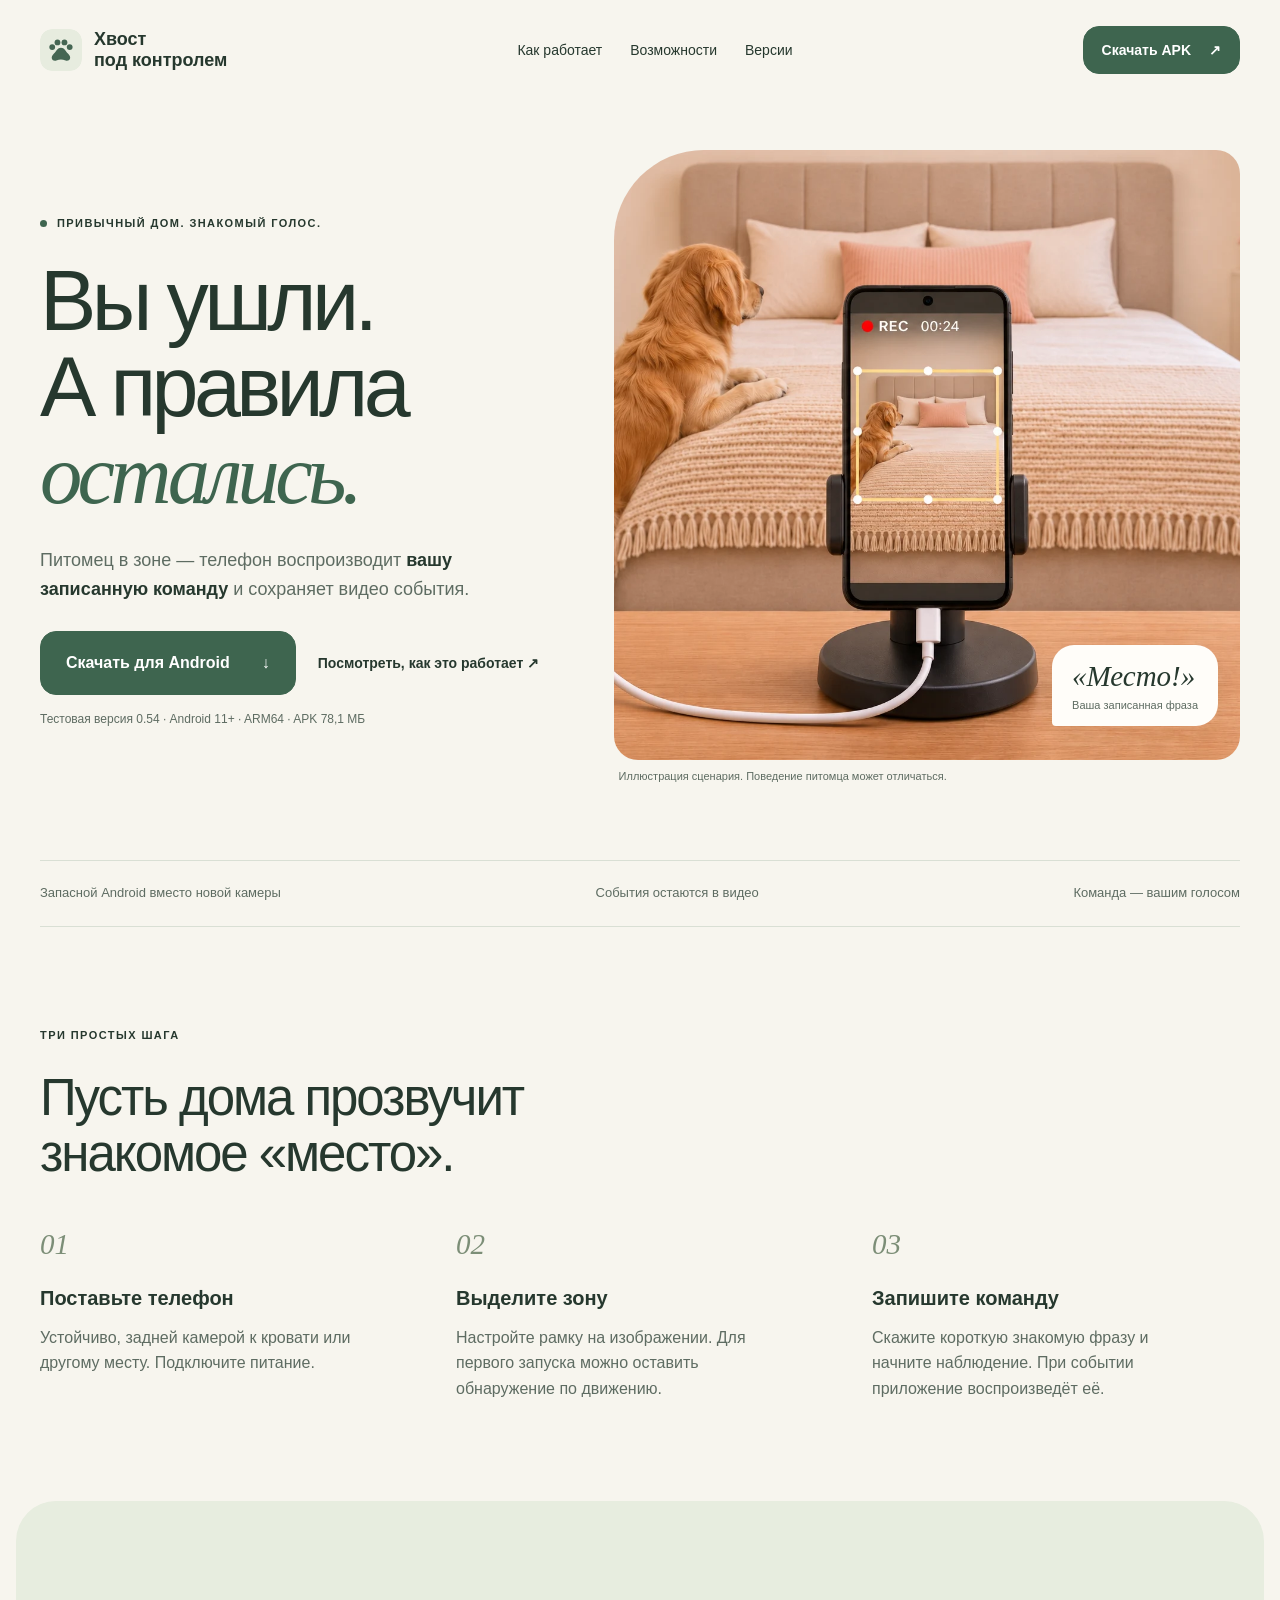
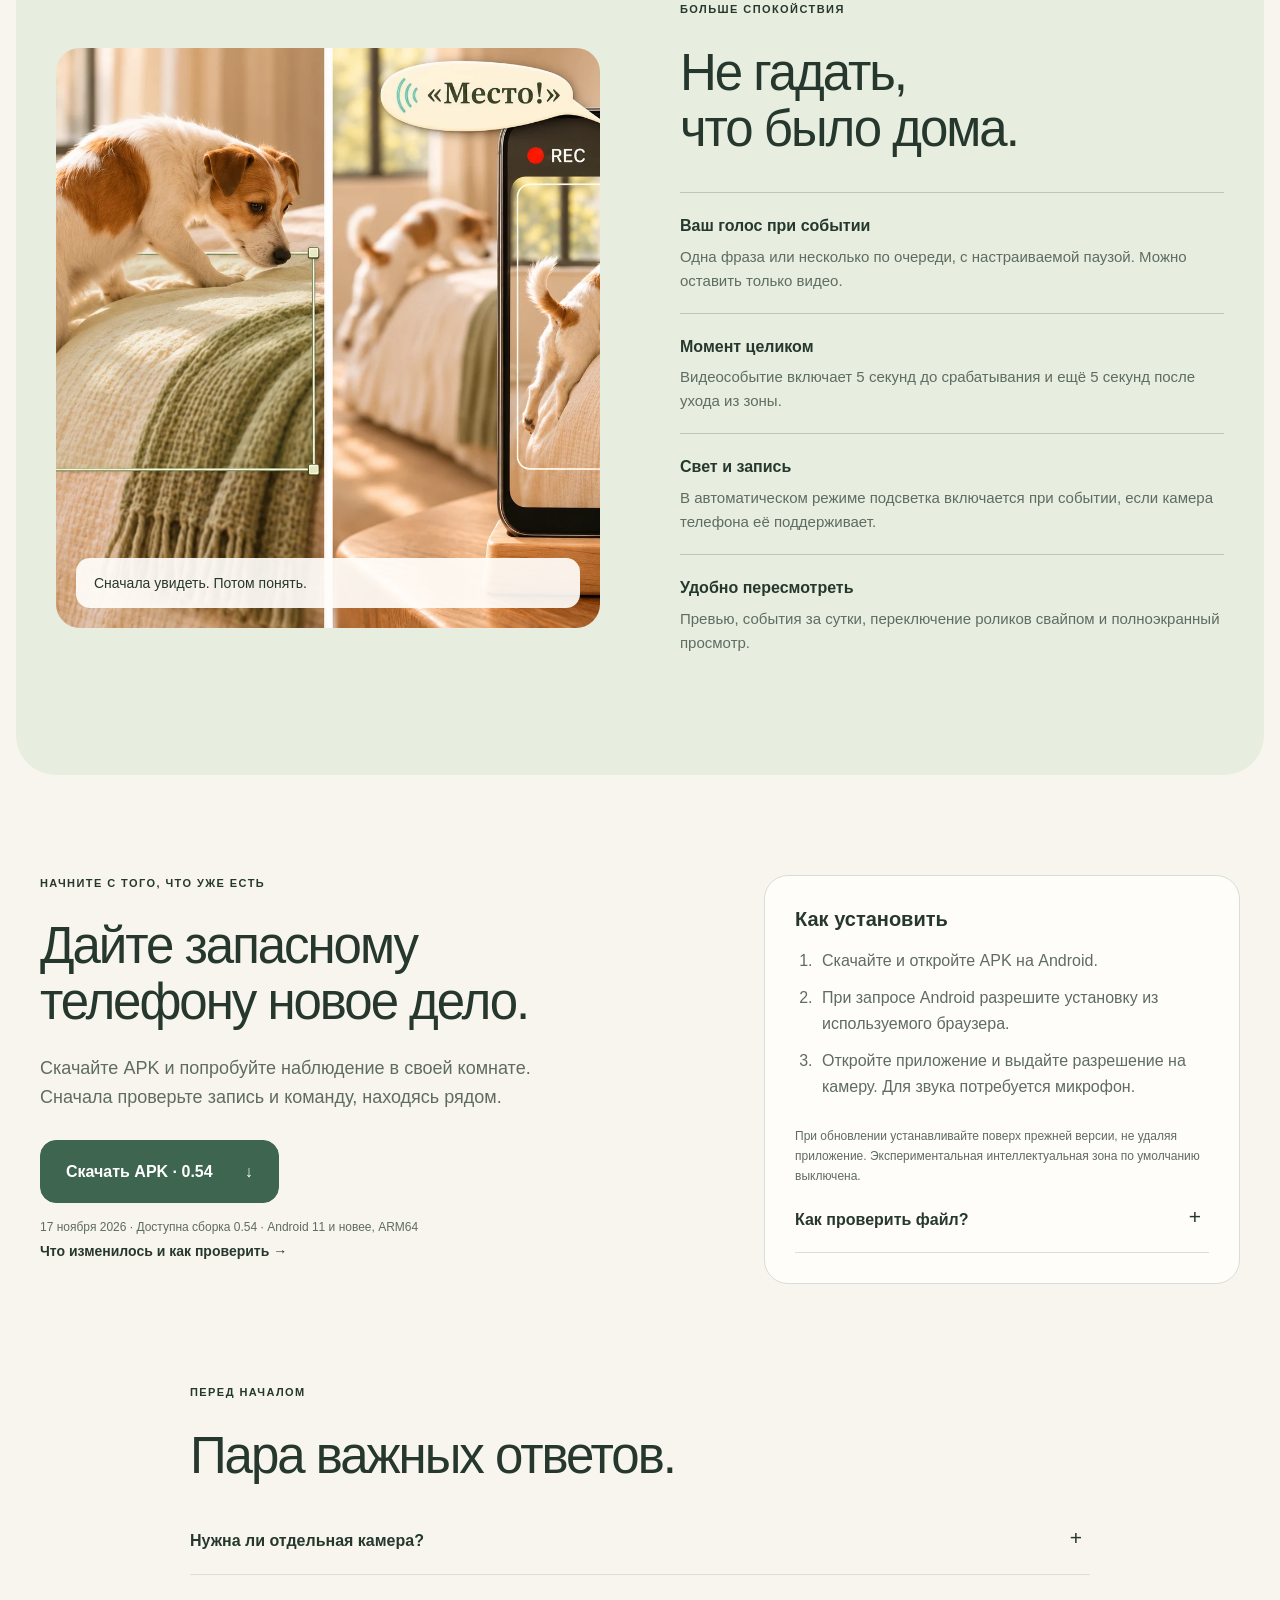
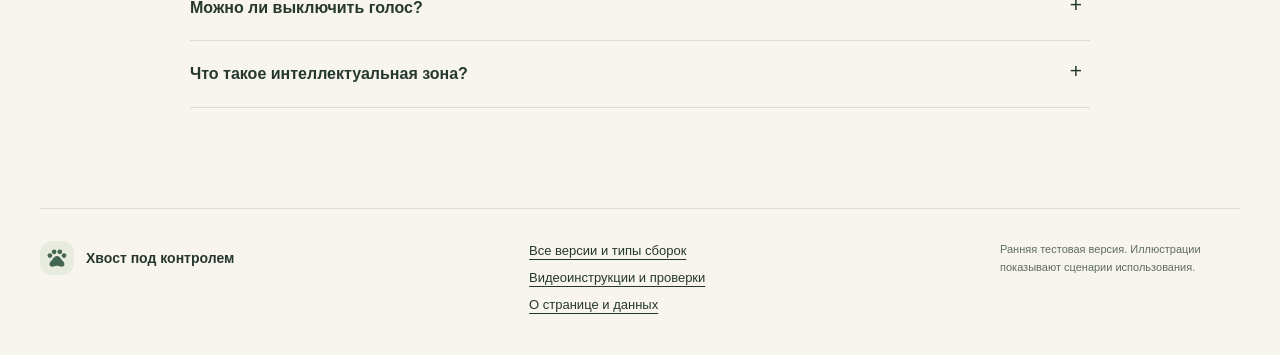
==== commit 98be9af2: "Publish experimental Hvost 0.54 BLE SG90 APK and ESP32-C3 firmware" ====
--- a/hvost-pod-kontrolem/index.html
+++ b/hvost-pod-kontrolem/index.html
@@ -1,10 +1,10 @@
 <!doctype html>
 <html lang="ru"><head><meta charset="utf-8"><meta name="viewport" content="width=device-width,initial-scale=1"><meta name="theme-color" content="#f7f5ee"><title>Хвост под контролем — ваш голос рядом с питомцем</title><meta name="description" content="Запасной Android замечает событие в выбранной зоне, сохраняет видео и воспроизводит вашу записанную команду. Скачать APK «Хвост под контролем»."><link rel="canonical" href="https://nicolenkoe.github.io/enduro-club-downloads/hvost-pod-kontrolem/"><meta property="og:title" content="Вы ушли. А правила остались."><meta property="og:description" content="Камера для питомца и ваш знакомый голос — из запасного Android."><meta property="og:image" content="https://nicolenkoe.github.io/enduro-club-downloads/hvost-pod-kontrolem/assets/hero.webp"><meta property="og:type" content="website"><link rel="icon" href="favicon.svg" type="image/svg+xml"><link rel="stylesheet" href="style.css"></head>
 <body><a class="skip" href="#main">К содержимому</a><header class="wrap header"><a class="brand" href="./"><img src="favicon.svg" width="42" height="42" alt=""><span>Хвост<br>под контролем</span></a><nav aria-label="Основная навигация"><a href="#how">Как работает</a><a href="#features">Возможности</a><a href="versions/">Версии</a></nav><a class="button compact" href="#download">Скачать APK <span aria-hidden="true">↗</span></a></header>
-<main id="main"><section class="hero wrap"><div class="hero-copy"><p class="eyebrow"><span class="dot"></span> ПРИВЫЧНЫЙ ДОМ. ЗНАКОМЫЙ ГОЛОС.</p><h1>Вы ушли.<br>А правила<br><em>остались.</em></h1><p class="lead">Питомец в зоне — телефон воспроизводит <strong>вашу записанную команду</strong> и сохраняет видео события.</p><div class="actions"><a class="button" href="https://nicolenkoe.github.io/enduro-club-downloads/hvost-pod-kontrolem/HvostPodKontrolem-0.53.apk" download>Скачать для Android <span aria-hidden="true">↓</span></a><a class="text-link" href="#how">Посмотреть, как это работает ↗</a></div><p class="micro">Тестовая версия 0.53 · Android 11+ · ARM64 · APK 78,1 МБ</p></div><figure class="hero-visual"><img src="assets/hero.webp" width="1536" height="1024" alt="Телефон задней камерой направлен на кровать; собака начинает на неё залезать, на экране выделена зона и идёт запись" fetchpriority="high"><div class="speech">«Место!»<span>Ваша записанная фраза</span></div><figcaption>Иллюстрация сценария. Поведение питомца может отличаться.</figcaption></figure></section>
+<main id="main"><section class="hero wrap"><div class="hero-copy"><p class="eyebrow"><span class="dot"></span> ПРИВЫЧНЫЙ ДОМ. ЗНАКОМЫЙ ГОЛОС.</p><h1>Вы ушли.<br>А правила<br><em>остались.</em></h1><p class="lead">Питомец в зоне — телефон воспроизводит <strong>вашу записанную команду</strong> и сохраняет видео события.</p><div class="actions"><a class="button" href="https://nicolenkoe.github.io/enduro-club-downloads/hvost-pod-kontrolem/HvostPodKontrolem-0.54.apk" download>Скачать для Android <span aria-hidden="true">↓</span></a><a class="text-link" href="#how">Посмотреть, как это работает ↗</a></div><p class="micro">Тестовая версия 0.54 · Android 11+ · ARM64 · APK 78,1 МБ</p></div><figure class="hero-visual"><img src="assets/hero.webp" width="1536" height="1024" alt="Телефон задней камерой направлен на кровать; собака начинает на неё залезать, на экране выделена зона и идёт запись" fetchpriority="high"><div class="speech">«Место!»<span>Ваша записанная фраза</span></div><figcaption>Иллюстрация сценария. Поведение питомца может отличаться.</figcaption></figure></section>
 <div class="wrap strip"><span>Запасной Android вместо новой камеры</span><span>События остаются в видео</span><span>Команда — вашим голосом</span></div>
 <section class="wrap section" id="how"><div class="section-heading"><p class="eyebrow">ТРИ ПРОСТЫХ ШАГА</p><h2>Пусть дома прозвучит<br>знакомое «место».</h2></div><ol class="steps"><li><span class="step-number">01</span><h3>Поставьте телефон</h3><p>Устойчиво, задней камерой к кровати или другому месту. Подключите питание.</p></li><li><span class="step-number">02</span><h3>Выделите зону</h3><p>Настройте рамку на изображении. Для первого запуска можно оставить обнаружение по движению.</p></li><li><span class="step-number">03</span><h3>Запишите команду</h3><p>Скажите короткую знакомую фразу и начните наблюдение. При событии приложение воспроизведёт её.</p></li></ol></section>
 <section class="section feature-section" id="features"><div class="wrap feature-layout"><div class="feature-photo"><img src="assets/bed.webp" width="1536" height="1024" alt="Домашняя ситуация: питомец у кровати, телефон наблюдает за выбранным местом" loading="lazy"><span class="photo-label">Сначала увидеть. Потом понять.</span></div><div><p class="eyebrow">БОЛЬШЕ СПОКОЙСТВИЯ</p><h2>Не гадать,<br>что было дома.</h2><dl class="features"><div><dt>Ваш голос при событии</dt><dd>Одна фраза или несколько по очереди, с настраиваемой паузой. Можно оставить только видео.</dd></div><div><dt>Момент целиком</dt><dd>Видеособытие включает 5 секунд до срабатывания и ещё 5 секунд после ухода из зоны.</dd></div><div><dt>Свет и запись</dt><dd>В автоматическом режиме подсветка включается при событии, если камера телефона её поддерживает.</dd></div><div><dt>Удобно пересмотреть</dt><dd>Превью, события за сутки, переключение роликов свайпом и полноэкранный просмотр.</dd></div></dl></div></div></section>
-<section class="wrap section download-section" id="download"><div><p class="eyebrow">НАЧНИТЕ С ТОГО, ЧТО УЖЕ ЕСТЬ</p><h2>Дайте запасному<br>телефону новое дело.</h2><p class="lead">Скачайте APK и попробуйте наблюдение в своей комнате. Сначала проверьте запись и команду, находясь рядом.</p><a class="button" href="https://nicolenkoe.github.io/enduro-club-downloads/hvost-pod-kontrolem/HvostPodKontrolem-0.53.apk" download>Скачать APK · 0.53 <span aria-hidden="true">↓</span></a><p class="micro">17 ноября 2026 · Доступна сборка 0.53 · Android 11 и новее, ARM64</p><p><a class="text-link" href="testing/">Что изменилось и как проверить →</a></p></div><div class="installation"><h3>Как установить</h3><ol><li>Скачайте и откройте APK на Android.</li><li>При запросе Android разрешите установку из используемого браузера.</li><li>Откройте приложение и выдайте разрешение на камеру. Для звука потребуется микрофон.</li></ol><p class="micro">При обновлении устанавливайте поверх прежней версии, не удаляя приложение. Экспериментальная интеллектуальная зона по умолчанию выключена.</p><details><summary>Как проверить файл?</summary><p>SHA-256 этой сборки:</p><code class="hash">6ff0c8bcf43eab4a4bf806caeef0f499539436b4d7d1253affea9adc0ff4fa22</code><p><a href="https://nicolenkoe.github.io/enduro-club-downloads/hvost-pod-kontrolem/versions/">Список версий →</a></p></details></div></section>
+<section class="wrap section download-section" id="download"><div><p class="eyebrow">НАЧНИТЕ С ТОГО, ЧТО УЖЕ ЕСТЬ</p><h2>Дайте запасному<br>телефону новое дело.</h2><p class="lead">Скачайте APK и попробуйте наблюдение в своей комнате. Сначала проверьте запись и команду, находясь рядом.</p><a class="button" href="https://nicolenkoe.github.io/enduro-club-downloads/hvost-pod-kontrolem/HvostPodKontrolem-0.54.apk" download>Скачать APK · 0.54 <span aria-hidden="true">↓</span></a><p class="micro">17 ноября 2026 · Доступна сборка 0.54 · Android 11 и новее, ARM64</p><p><a class="text-link" href="testing/">Что изменилось и как проверить →</a></p></div><div class="installation"><h3>Как установить</h3><ol><li>Скачайте и откройте APK на Android.</li><li>При запросе Android разрешите установку из используемого браузера.</li><li>Откройте приложение и выдайте разрешение на камеру. Для звука потребуется микрофон.</li></ol><p class="micro">При обновлении устанавливайте поверх прежней версии, не удаляя приложение. Экспериментальная интеллектуальная зона по умолчанию выключена.</p><details><summary>Как проверить файл?</summary><p>SHA-256 этой сборки:</p><code class="hash">6ff0c8bcf43eab4a4bf806caeef0f499539436b4d7d1253affea9adc0ff4fa22</code><p><a href="https://nicolenkoe.github.io/enduro-club-downloads/hvost-pod-kontrolem/versions/">Список версий →</a></p></details></div></section>
 <section class="wrap faq section"><p class="eyebrow">ПЕРЕД НАЧАЛОМ</p><h2>Пара важных ответов.</h2><details><summary>Нужна ли отдельная камера?</summary><p>Камерой служит запасной Android-телефон с установленным приложением. В этой версии основное наблюдение и записи доступны на самом телефоне.</p></details><details><summary>Можно ли выключить голос?</summary><p>Да. Снимите галочку рядом с командой — останется запись видео. Галочка «Звук» отдельно управляет звуком в самом видео.</p></details><details><summary>Что такое интеллектуальная зона?</summary><p>Экспериментальная функция 0.52: запоминает визуальные признаки места и пробует восстановить рамку после небольшого перемещения телефона. Найденную рамку нужно подтвердить. Сильно другой ракурс, темнота или смена покрывала могут помешать. Перед переносом останавливайте наблюдение.</p></details></section></main>
 <footer class="wrap footer"><a class="brand" href="./"><img src="favicon.svg" width="34" height="34" alt=""><span>Хвост под контролем</span></a><div><a href="versions/">Все версии и типы сборок</a><a href="testing/">Видеоинструкции и проверки</a><a href="privacy.html">О странице и данных</a></div><p>Ранняя тестовая версия. Иллюстрации показывают сценарии использования.</p></footer></body></html>
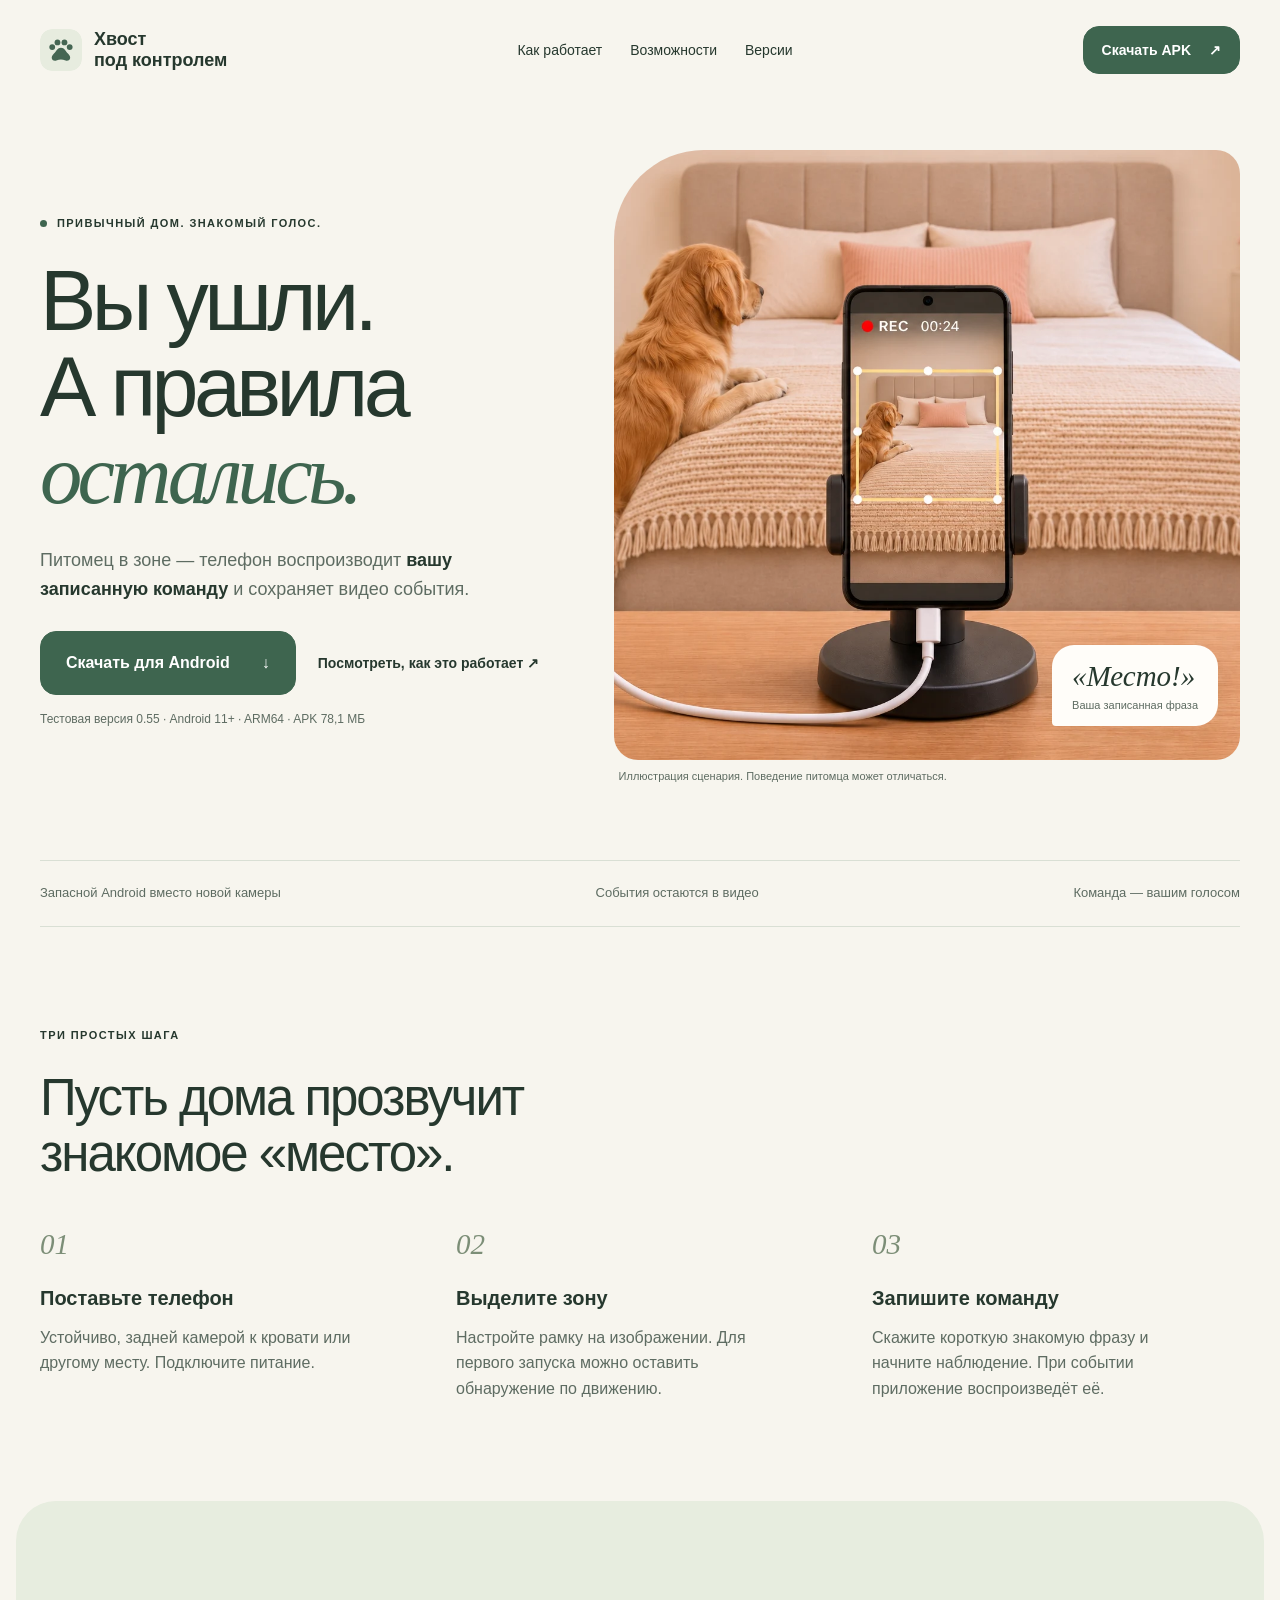
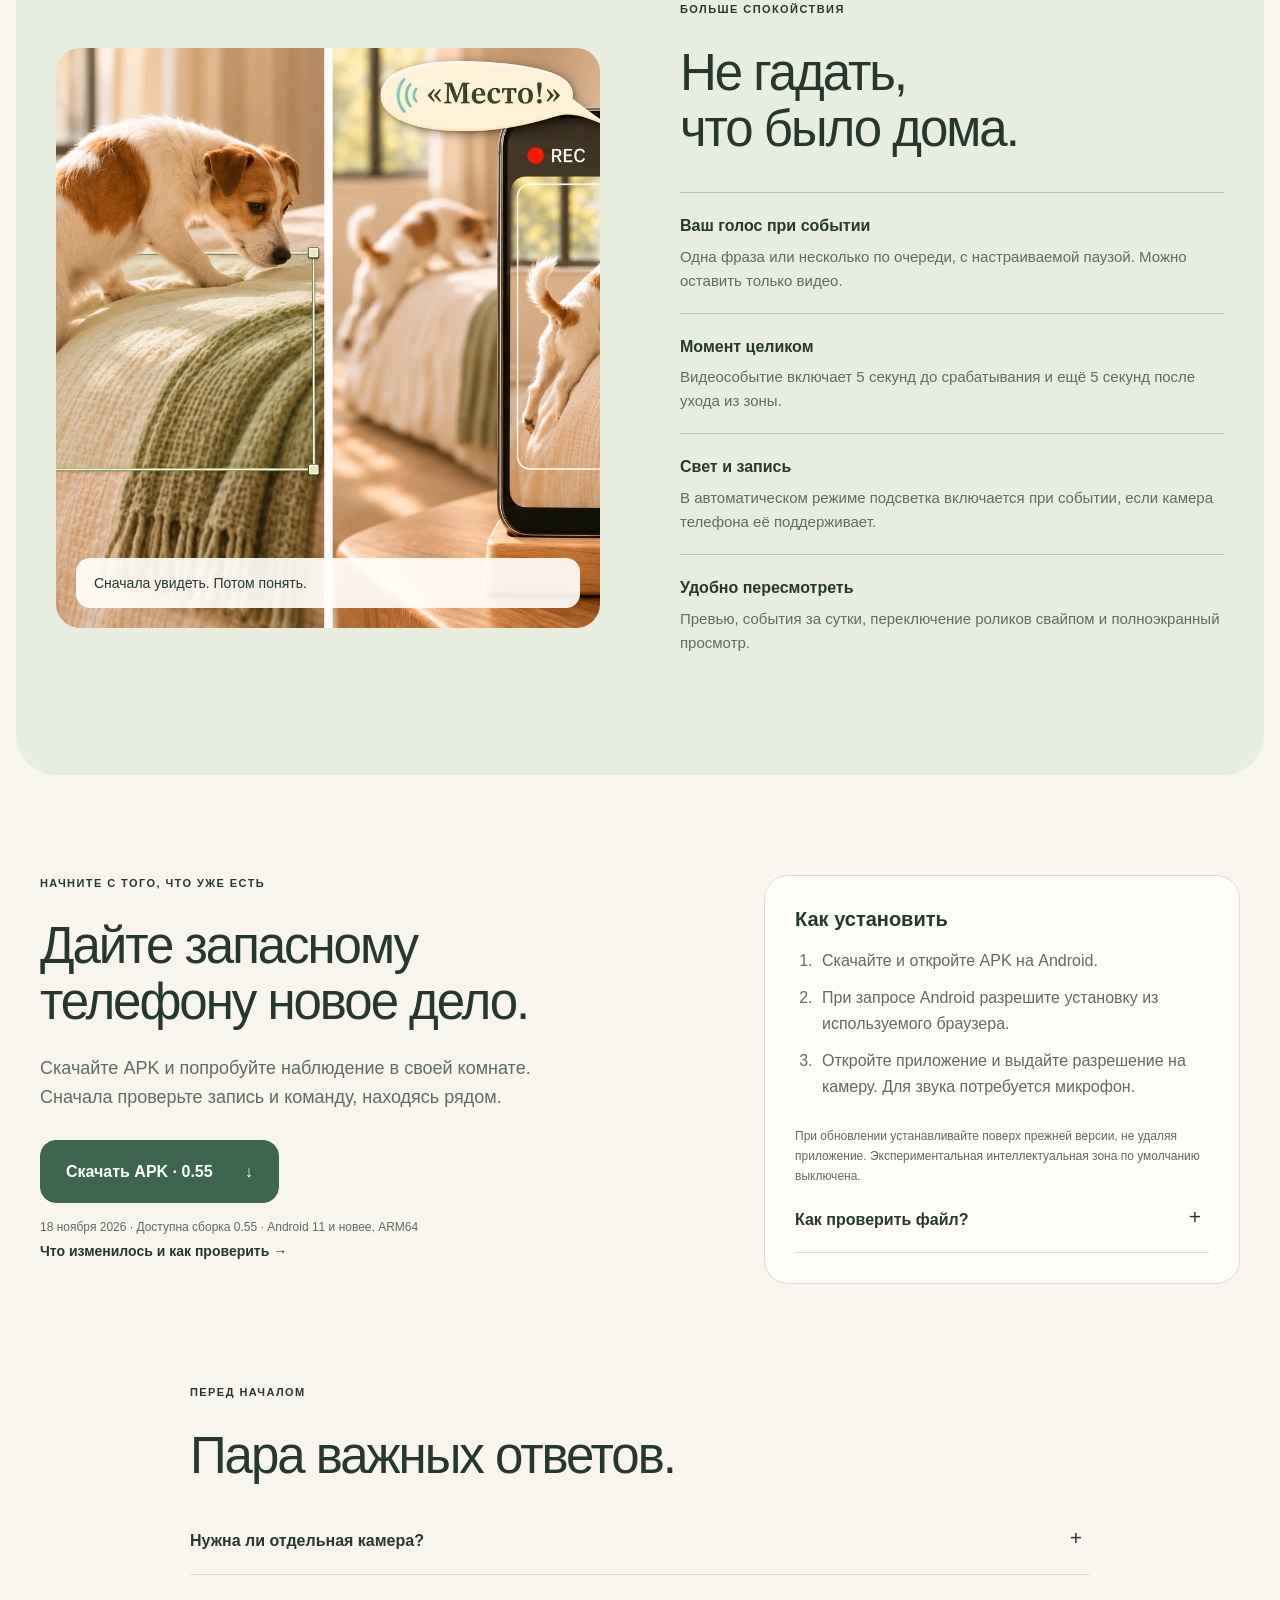
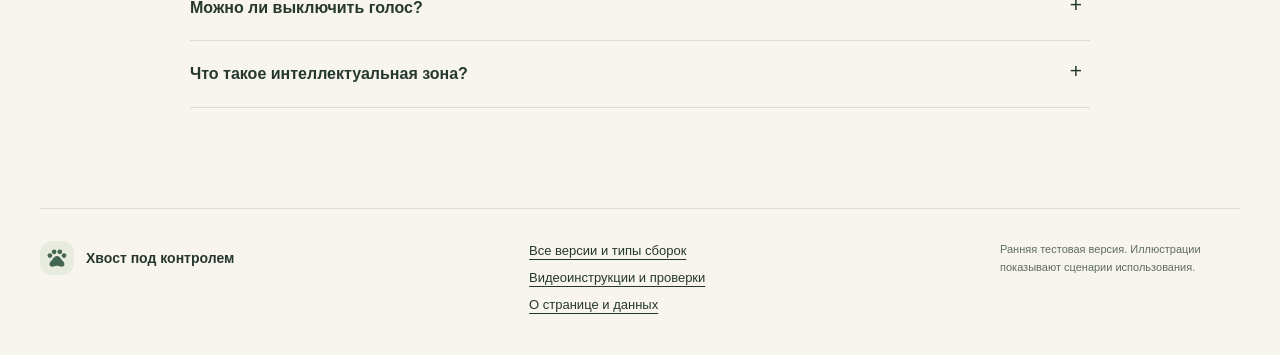
==== commit 81677d4c: "Publish Hvost 0.55 automatic latest-channel downloads on foreground" ====
--- a/hvost-pod-kontrolem/index.html
+++ b/hvost-pod-kontrolem/index.html
@@ -1,10 +1,10 @@
 <!doctype html>
 <html lang="ru"><head><meta charset="utf-8"><meta name="viewport" content="width=device-width,initial-scale=1"><meta name="theme-color" content="#f7f5ee"><title>Хвост под контролем — ваш голос рядом с питомцем</title><meta name="description" content="Запасной Android замечает событие в выбранной зоне, сохраняет видео и воспроизводит вашу записанную команду. Скачать APK «Хвост под контролем»."><link rel="canonical" href="https://nicolenkoe.github.io/enduro-club-downloads/hvost-pod-kontrolem/"><meta property="og:title" content="Вы ушли. А правила остались."><meta property="og:description" content="Камера для питомца и ваш знакомый голос — из запасного Android."><meta property="og:image" content="https://nicolenkoe.github.io/enduro-club-downloads/hvost-pod-kontrolem/assets/hero.webp"><meta property="og:type" content="website"><link rel="icon" href="favicon.svg" type="image/svg+xml"><link rel="stylesheet" href="style.css"></head>
 <body><a class="skip" href="#main">К содержимому</a><header class="wrap header"><a class="brand" href="./"><img src="favicon.svg" width="42" height="42" alt=""><span>Хвост<br>под контролем</span></a><nav aria-label="Основная навигация"><a href="#how">Как работает</a><a href="#features">Возможности</a><a href="versions/">Версии</a></nav><a class="button compact" href="#download">Скачать APK <span aria-hidden="true">↗</span></a></header>
-<main id="main"><section class="hero wrap"><div class="hero-copy"><p class="eyebrow"><span class="dot"></span> ПРИВЫЧНЫЙ ДОМ. ЗНАКОМЫЙ ГОЛОС.</p><h1>Вы ушли.<br>А правила<br><em>остались.</em></h1><p class="lead">Питомец в зоне — телефон воспроизводит <strong>вашу записанную команду</strong> и сохраняет видео события.</p><div class="actions"><a class="button" href="https://nicolenkoe.github.io/enduro-club-downloads/hvost-pod-kontrolem/HvostPodKontrolem-0.54.apk" download>Скачать для Android <span aria-hidden="true">↓</span></a><a class="text-link" href="#how">Посмотреть, как это работает ↗</a></div><p class="micro">Тестовая версия 0.54 · Android 11+ · ARM64 · APK 78,1 МБ</p></div><figure class="hero-visual"><img src="assets/hero.webp" width="1536" height="1024" alt="Телефон задней камерой направлен на кровать; собака начинает на неё залезать, на экране выделена зона и идёт запись" fetchpriority="high"><div class="speech">«Место!»<span>Ваша записанная фраза</span></div><figcaption>Иллюстрация сценария. Поведение питомца может отличаться.</figcaption></figure></section>
+<main id="main"><section class="hero wrap"><div class="hero-copy"><p class="eyebrow"><span class="dot"></span> ПРИВЫЧНЫЙ ДОМ. ЗНАКОМЫЙ ГОЛОС.</p><h1>Вы ушли.<br>А правила<br><em>остались.</em></h1><p class="lead">Питомец в зоне — телефон воспроизводит <strong>вашу записанную команду</strong> и сохраняет видео события.</p><div class="actions"><a class="button" href="https://nicolenkoe.github.io/enduro-club-downloads/hvost-pod-kontrolem/HvostPodKontrolem-0.55.apk" download>Скачать для Android <span aria-hidden="true">↓</span></a><a class="text-link" href="#how">Посмотреть, как это работает ↗</a></div><p class="micro">Тестовая версия 0.55 · Android 11+ · ARM64 · APK 78,1 МБ</p></div><figure class="hero-visual"><img src="assets/hero.webp" width="1536" height="1024" alt="Телефон задней камерой направлен на кровать; собака начинает на неё залезать, на экране выделена зона и идёт запись" fetchpriority="high"><div class="speech">«Место!»<span>Ваша записанная фраза</span></div><figcaption>Иллюстрация сценария. Поведение питомца может отличаться.</figcaption></figure></section>
 <div class="wrap strip"><span>Запасной Android вместо новой камеры</span><span>События остаются в видео</span><span>Команда — вашим голосом</span></div>
 <section class="wrap section" id="how"><div class="section-heading"><p class="eyebrow">ТРИ ПРОСТЫХ ШАГА</p><h2>Пусть дома прозвучит<br>знакомое «место».</h2></div><ol class="steps"><li><span class="step-number">01</span><h3>Поставьте телефон</h3><p>Устойчиво, задней камерой к кровати или другому месту. Подключите питание.</p></li><li><span class="step-number">02</span><h3>Выделите зону</h3><p>Настройте рамку на изображении. Для первого запуска можно оставить обнаружение по движению.</p></li><li><span class="step-number">03</span><h3>Запишите команду</h3><p>Скажите короткую знакомую фразу и начните наблюдение. При событии приложение воспроизведёт её.</p></li></ol></section>
 <section class="section feature-section" id="features"><div class="wrap feature-layout"><div class="feature-photo"><img src="assets/bed.webp" width="1536" height="1024" alt="Домашняя ситуация: питомец у кровати, телефон наблюдает за выбранным местом" loading="lazy"><span class="photo-label">Сначала увидеть. Потом понять.</span></div><div><p class="eyebrow">БОЛЬШЕ СПОКОЙСТВИЯ</p><h2>Не гадать,<br>что было дома.</h2><dl class="features"><div><dt>Ваш голос при событии</dt><dd>Одна фраза или несколько по очереди, с настраиваемой паузой. Можно оставить только видео.</dd></div><div><dt>Момент целиком</dt><dd>Видеособытие включает 5 секунд до срабатывания и ещё 5 секунд после ухода из зоны.</dd></div><div><dt>Свет и запись</dt><dd>В автоматическом режиме подсветка включается при событии, если камера телефона её поддерживает.</dd></div><div><dt>Удобно пересмотреть</dt><dd>Превью, события за сутки, переключение роликов свайпом и полноэкранный просмотр.</dd></div></dl></div></div></section>
-<section class="wrap section download-section" id="download"><div><p class="eyebrow">НАЧНИТЕ С ТОГО, ЧТО УЖЕ ЕСТЬ</p><h2>Дайте запасному<br>телефону новое дело.</h2><p class="lead">Скачайте APK и попробуйте наблюдение в своей комнате. Сначала проверьте запись и команду, находясь рядом.</p><a class="button" href="https://nicolenkoe.github.io/enduro-club-downloads/hvost-pod-kontrolem/HvostPodKontrolem-0.54.apk" download>Скачать APK · 0.54 <span aria-hidden="true">↓</span></a><p class="micro">17 ноября 2026 · Доступна сборка 0.54 · Android 11 и новее, ARM64</p><p><a class="text-link" href="testing/">Что изменилось и как проверить →</a></p></div><div class="installation"><h3>Как установить</h3><ol><li>Скачайте и откройте APK на Android.</li><li>При запросе Android разрешите установку из используемого браузера.</li><li>Откройте приложение и выдайте разрешение на камеру. Для звука потребуется микрофон.</li></ol><p class="micro">При обновлении устанавливайте поверх прежней версии, не удаляя приложение. Экспериментальная интеллектуальная зона по умолчанию выключена.</p><details><summary>Как проверить файл?</summary><p>SHA-256 этой сборки:</p><code class="hash">6ff0c8bcf43eab4a4bf806caeef0f499539436b4d7d1253affea9adc0ff4fa22</code><p><a href="https://nicolenkoe.github.io/enduro-club-downloads/hvost-pod-kontrolem/versions/">Список версий →</a></p></details></div></section>
+<section class="wrap section download-section" id="download"><div><p class="eyebrow">НАЧНИТЕ С ТОГО, ЧТО УЖЕ ЕСТЬ</p><h2>Дайте запасному<br>телефону новое дело.</h2><p class="lead">Скачайте APK и попробуйте наблюдение в своей комнате. Сначала проверьте запись и команду, находясь рядом.</p><a class="button" href="https://nicolenkoe.github.io/enduro-club-downloads/hvost-pod-kontrolem/HvostPodKontrolem-0.55.apk" download>Скачать APK · 0.55 <span aria-hidden="true">↓</span></a><p class="micro">18 ноября 2026 · Доступна сборка 0.55 · Android 11 и новее, ARM64</p><p><a class="text-link" href="testing/">Что изменилось и как проверить →</a></p></div><div class="installation"><h3>Как установить</h3><ol><li>Скачайте и откройте APK на Android.</li><li>При запросе Android разрешите установку из используемого браузера.</li><li>Откройте приложение и выдайте разрешение на камеру. Для звука потребуется микрофон.</li></ol><p class="micro">При обновлении устанавливайте поверх прежней версии, не удаляя приложение. Экспериментальная интеллектуальная зона по умолчанию выключена.</p><details><summary>Как проверить файл?</summary><p>SHA-256 этой сборки:</p><code class="hash">81f5149f383e991e04c9360dad79d8157eb95f7aa6990cfdab4fe8a4296957c5</code><p><a href="https://nicolenkoe.github.io/enduro-club-downloads/hvost-pod-kontrolem/versions/">Список версий →</a></p></details></div></section>
 <section class="wrap faq section"><p class="eyebrow">ПЕРЕД НАЧАЛОМ</p><h2>Пара важных ответов.</h2><details><summary>Нужна ли отдельная камера?</summary><p>Камерой служит запасной Android-телефон с установленным приложением. В этой версии основное наблюдение и записи доступны на самом телефоне.</p></details><details><summary>Можно ли выключить голос?</summary><p>Да. Снимите галочку рядом с командой — останется запись видео. Галочка «Звук» отдельно управляет звуком в самом видео.</p></details><details><summary>Что такое интеллектуальная зона?</summary><p>Экспериментальная функция 0.52: запоминает визуальные признаки места и пробует восстановить рамку после небольшого перемещения телефона. Найденную рамку нужно подтвердить. Сильно другой ракурс, темнота или смена покрывала могут помешать. Перед переносом останавливайте наблюдение.</p></details></section></main>
 <footer class="wrap footer"><a class="brand" href="./"><img src="favicon.svg" width="34" height="34" alt=""><span>Хвост под контролем</span></a><div><a href="versions/">Все версии и типы сборок</a><a href="testing/">Видеоинструкции и проверки</a><a href="privacy.html">О странице и данных</a></div><p>Ранняя тестовая версия. Иллюстрации показывают сценарии использования.</p></footer></body></html>
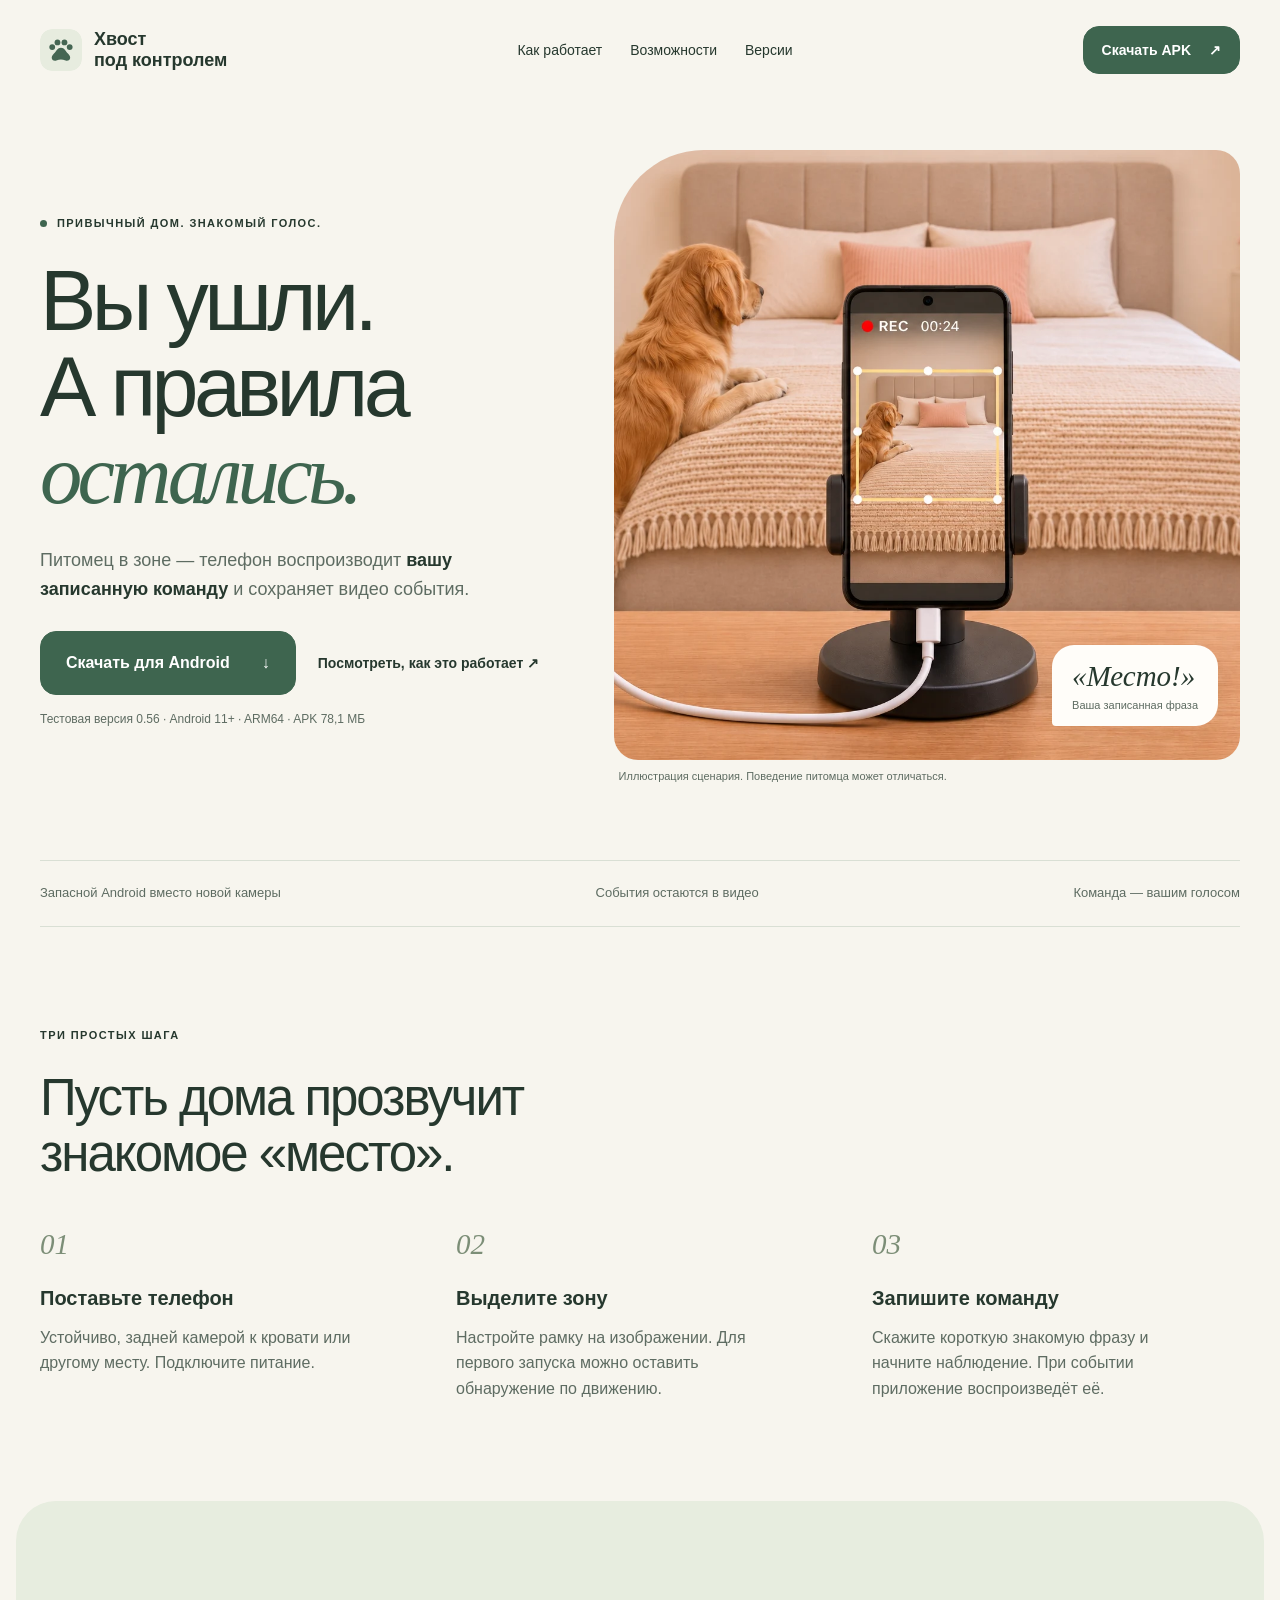
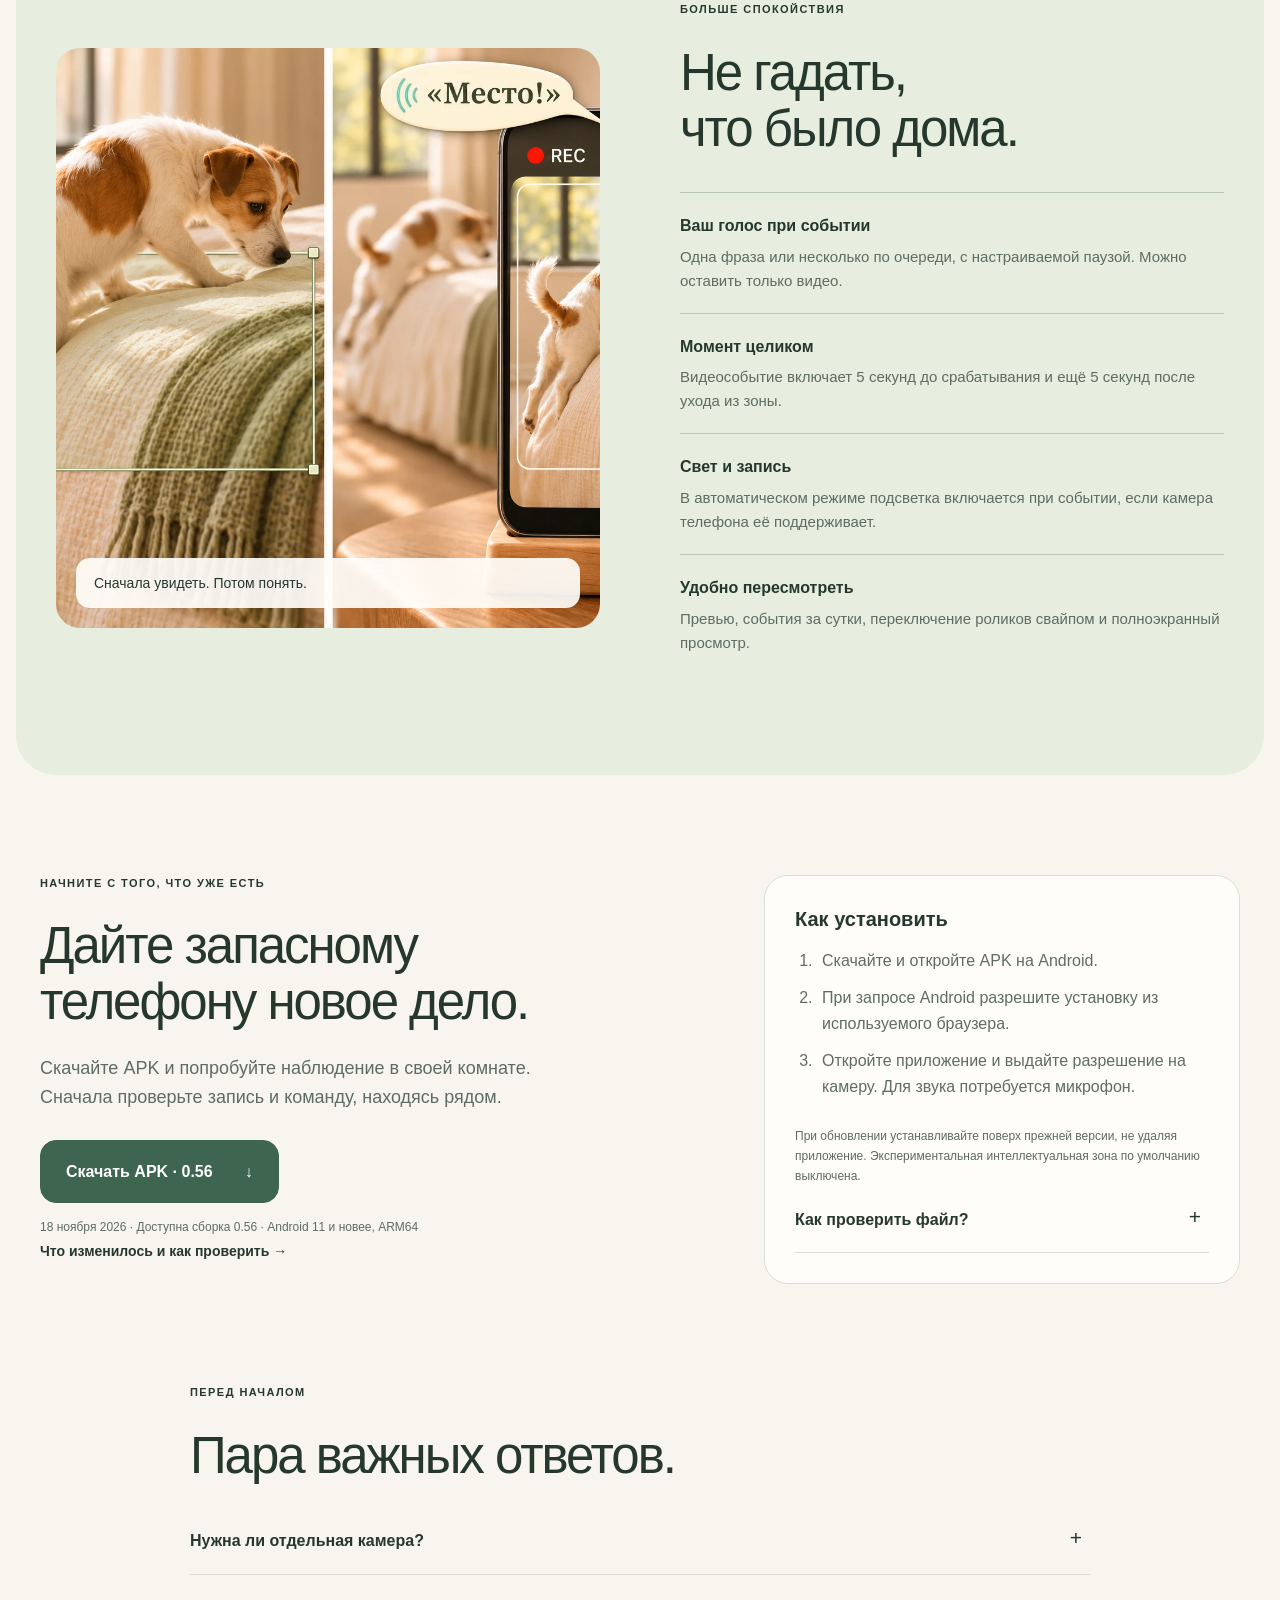
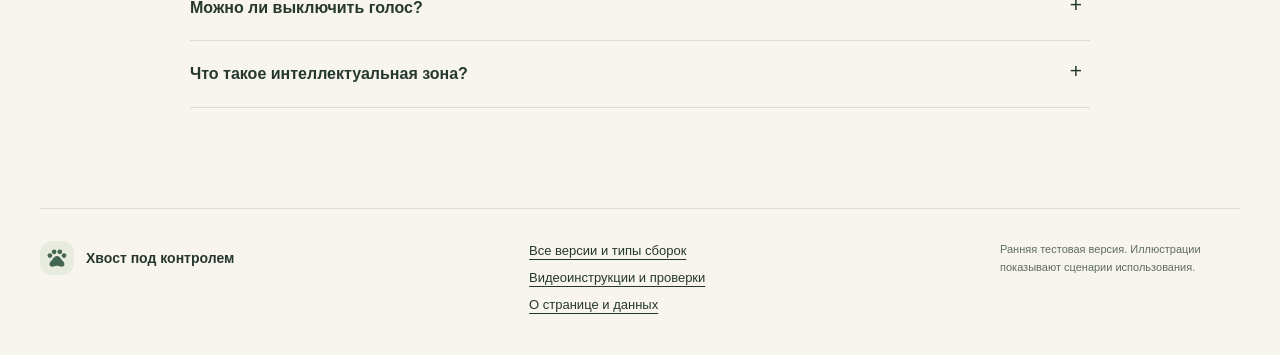
==== commit 7d225d4b: "Publish Hvost 0.56 optional stable-only automatic update policy" ====
--- a/hvost-pod-kontrolem/index.html
+++ b/hvost-pod-kontrolem/index.html
@@ -1,10 +1,10 @@
 <!doctype html>
 <html lang="ru"><head><meta charset="utf-8"><meta name="viewport" content="width=device-width,initial-scale=1"><meta name="theme-color" content="#f7f5ee"><title>Хвост под контролем — ваш голос рядом с питомцем</title><meta name="description" content="Запасной Android замечает событие в выбранной зоне, сохраняет видео и воспроизводит вашу записанную команду. Скачать APK «Хвост под контролем»."><link rel="canonical" href="https://nicolenkoe.github.io/enduro-club-downloads/hvost-pod-kontrolem/"><meta property="og:title" content="Вы ушли. А правила остались."><meta property="og:description" content="Камера для питомца и ваш знакомый голос — из запасного Android."><meta property="og:image" content="https://nicolenkoe.github.io/enduro-club-downloads/hvost-pod-kontrolem/assets/hero.webp"><meta property="og:type" content="website"><link rel="icon" href="favicon.svg" type="image/svg+xml"><link rel="stylesheet" href="style.css"></head>
 <body><a class="skip" href="#main">К содержимому</a><header class="wrap header"><a class="brand" href="./"><img src="favicon.svg" width="42" height="42" alt=""><span>Хвост<br>под контролем</span></a><nav aria-label="Основная навигация"><a href="#how">Как работает</a><a href="#features">Возможности</a><a href="versions/">Версии</a></nav><a class="button compact" href="#download">Скачать APK <span aria-hidden="true">↗</span></a></header>
-<main id="main"><section class="hero wrap"><div class="hero-copy"><p class="eyebrow"><span class="dot"></span> ПРИВЫЧНЫЙ ДОМ. ЗНАКОМЫЙ ГОЛОС.</p><h1>Вы ушли.<br>А правила<br><em>остались.</em></h1><p class="lead">Питомец в зоне — телефон воспроизводит <strong>вашу записанную команду</strong> и сохраняет видео события.</p><div class="actions"><a class="button" href="https://nicolenkoe.github.io/enduro-club-downloads/hvost-pod-kontrolem/HvostPodKontrolem-0.55.apk" download>Скачать для Android <span aria-hidden="true">↓</span></a><a class="text-link" href="#how">Посмотреть, как это работает ↗</a></div><p class="micro">Тестовая версия 0.55 · Android 11+ · ARM64 · APK 78,1 МБ</p></div><figure class="hero-visual"><img src="assets/hero.webp" width="1536" height="1024" alt="Телефон задней камерой направлен на кровать; собака начинает на неё залезать, на экране выделена зона и идёт запись" fetchpriority="high"><div class="speech">«Место!»<span>Ваша записанная фраза</span></div><figcaption>Иллюстрация сценария. Поведение питомца может отличаться.</figcaption></figure></section>
+<main id="main"><section class="hero wrap"><div class="hero-copy"><p class="eyebrow"><span class="dot"></span> ПРИВЫЧНЫЙ ДОМ. ЗНАКОМЫЙ ГОЛОС.</p><h1>Вы ушли.<br>А правила<br><em>остались.</em></h1><p class="lead">Питомец в зоне — телефон воспроизводит <strong>вашу записанную команду</strong> и сохраняет видео события.</p><div class="actions"><a class="button" href="https://nicolenkoe.github.io/enduro-club-downloads/hvost-pod-kontrolem/HvostPodKontrolem-0.56.apk" download>Скачать для Android <span aria-hidden="true">↓</span></a><a class="text-link" href="#how">Посмотреть, как это работает ↗</a></div><p class="micro">Тестовая версия 0.56 · Android 11+ · ARM64 · APK 78,1 МБ</p></div><figure class="hero-visual"><img src="assets/hero.webp" width="1536" height="1024" alt="Телефон задней камерой направлен на кровать; собака начинает на неё залезать, на экране выделена зона и идёт запись" fetchpriority="high"><div class="speech">«Место!»<span>Ваша записанная фраза</span></div><figcaption>Иллюстрация сценария. Поведение питомца может отличаться.</figcaption></figure></section>
 <div class="wrap strip"><span>Запасной Android вместо новой камеры</span><span>События остаются в видео</span><span>Команда — вашим голосом</span></div>
 <section class="wrap section" id="how"><div class="section-heading"><p class="eyebrow">ТРИ ПРОСТЫХ ШАГА</p><h2>Пусть дома прозвучит<br>знакомое «место».</h2></div><ol class="steps"><li><span class="step-number">01</span><h3>Поставьте телефон</h3><p>Устойчиво, задней камерой к кровати или другому месту. Подключите питание.</p></li><li><span class="step-number">02</span><h3>Выделите зону</h3><p>Настройте рамку на изображении. Для первого запуска можно оставить обнаружение по движению.</p></li><li><span class="step-number">03</span><h3>Запишите команду</h3><p>Скажите короткую знакомую фразу и начните наблюдение. При событии приложение воспроизведёт её.</p></li></ol></section>
 <section class="section feature-section" id="features"><div class="wrap feature-layout"><div class="feature-photo"><img src="assets/bed.webp" width="1536" height="1024" alt="Домашняя ситуация: питомец у кровати, телефон наблюдает за выбранным местом" loading="lazy"><span class="photo-label">Сначала увидеть. Потом понять.</span></div><div><p class="eyebrow">БОЛЬШЕ СПОКОЙСТВИЯ</p><h2>Не гадать,<br>что было дома.</h2><dl class="features"><div><dt>Ваш голос при событии</dt><dd>Одна фраза или несколько по очереди, с настраиваемой паузой. Можно оставить только видео.</dd></div><div><dt>Момент целиком</dt><dd>Видеособытие включает 5 секунд до срабатывания и ещё 5 секунд после ухода из зоны.</dd></div><div><dt>Свет и запись</dt><dd>В автоматическом режиме подсветка включается при событии, если камера телефона её поддерживает.</dd></div><div><dt>Удобно пересмотреть</dt><dd>Превью, события за сутки, переключение роликов свайпом и полноэкранный просмотр.</dd></div></dl></div></div></section>
-<section class="wrap section download-section" id="download"><div><p class="eyebrow">НАЧНИТЕ С ТОГО, ЧТО УЖЕ ЕСТЬ</p><h2>Дайте запасному<br>телефону новое дело.</h2><p class="lead">Скачайте APK и попробуйте наблюдение в своей комнате. Сначала проверьте запись и команду, находясь рядом.</p><a class="button" href="https://nicolenkoe.github.io/enduro-club-downloads/hvost-pod-kontrolem/HvostPodKontrolem-0.55.apk" download>Скачать APK · 0.55 <span aria-hidden="true">↓</span></a><p class="micro">18 ноября 2026 · Доступна сборка 0.55 · Android 11 и новее, ARM64</p><p><a class="text-link" href="testing/">Что изменилось и как проверить →</a></p></div><div class="installation"><h3>Как установить</h3><ol><li>Скачайте и откройте APK на Android.</li><li>При запросе Android разрешите установку из используемого браузера.</li><li>Откройте приложение и выдайте разрешение на камеру. Для звука потребуется микрофон.</li></ol><p class="micro">При обновлении устанавливайте поверх прежней версии, не удаляя приложение. Экспериментальная интеллектуальная зона по умолчанию выключена.</p><details><summary>Как проверить файл?</summary><p>SHA-256 этой сборки:</p><code class="hash">81f5149f383e991e04c9360dad79d8157eb95f7aa6990cfdab4fe8a4296957c5</code><p><a href="https://nicolenkoe.github.io/enduro-club-downloads/hvost-pod-kontrolem/versions/">Список версий →</a></p></details></div></section>
+<section class="wrap section download-section" id="download"><div><p class="eyebrow">НАЧНИТЕ С ТОГО, ЧТО УЖЕ ЕСТЬ</p><h2>Дайте запасному<br>телефону новое дело.</h2><p class="lead">Скачайте APK и попробуйте наблюдение в своей комнате. Сначала проверьте запись и команду, находясь рядом.</p><a class="button" href="https://nicolenkoe.github.io/enduro-club-downloads/hvost-pod-kontrolem/HvostPodKontrolem-0.56.apk" download>Скачать APK · 0.56 <span aria-hidden="true">↓</span></a><p class="micro">18 ноября 2026 · Доступна сборка 0.56 · Android 11 и новее, ARM64</p><p><a class="text-link" href="testing/">Что изменилось и как проверить →</a></p></div><div class="installation"><h3>Как установить</h3><ol><li>Скачайте и откройте APK на Android.</li><li>При запросе Android разрешите установку из используемого браузера.</li><li>Откройте приложение и выдайте разрешение на камеру. Для звука потребуется микрофон.</li></ol><p class="micro">При обновлении устанавливайте поверх прежней версии, не удаляя приложение. Экспериментальная интеллектуальная зона по умолчанию выключена.</p><details><summary>Как проверить файл?</summary><p>SHA-256 этой сборки:</p><code class="hash">1a6fc69aaed93564a93a1a5e452b999b3c059623201099c92ccf47685da135fe</code><p><a href="https://nicolenkoe.github.io/enduro-club-downloads/hvost-pod-kontrolem/versions/">Список версий →</a></p></details></div></section>
 <section class="wrap faq section"><p class="eyebrow">ПЕРЕД НАЧАЛОМ</p><h2>Пара важных ответов.</h2><details><summary>Нужна ли отдельная камера?</summary><p>Камерой служит запасной Android-телефон с установленным приложением. В этой версии основное наблюдение и записи доступны на самом телефоне.</p></details><details><summary>Можно ли выключить голос?</summary><p>Да. Снимите галочку рядом с командой — останется запись видео. Галочка «Звук» отдельно управляет звуком в самом видео.</p></details><details><summary>Что такое интеллектуальная зона?</summary><p>Экспериментальная функция 0.52: запоминает визуальные признаки места и пробует восстановить рамку после небольшого перемещения телефона. Найденную рамку нужно подтвердить. Сильно другой ракурс, темнота или смена покрывала могут помешать. Перед переносом останавливайте наблюдение.</p></details></section></main>
 <footer class="wrap footer"><a class="brand" href="./"><img src="favicon.svg" width="34" height="34" alt=""><span>Хвост под контролем</span></a><div><a href="versions/">Все версии и типы сборок</a><a href="testing/">Видеоинструкции и проверки</a><a href="privacy.html">О странице и данных</a></div><p>Ранняя тестовая версия. Иллюстрации показывают сценарии использования.</p></footer></body></html>
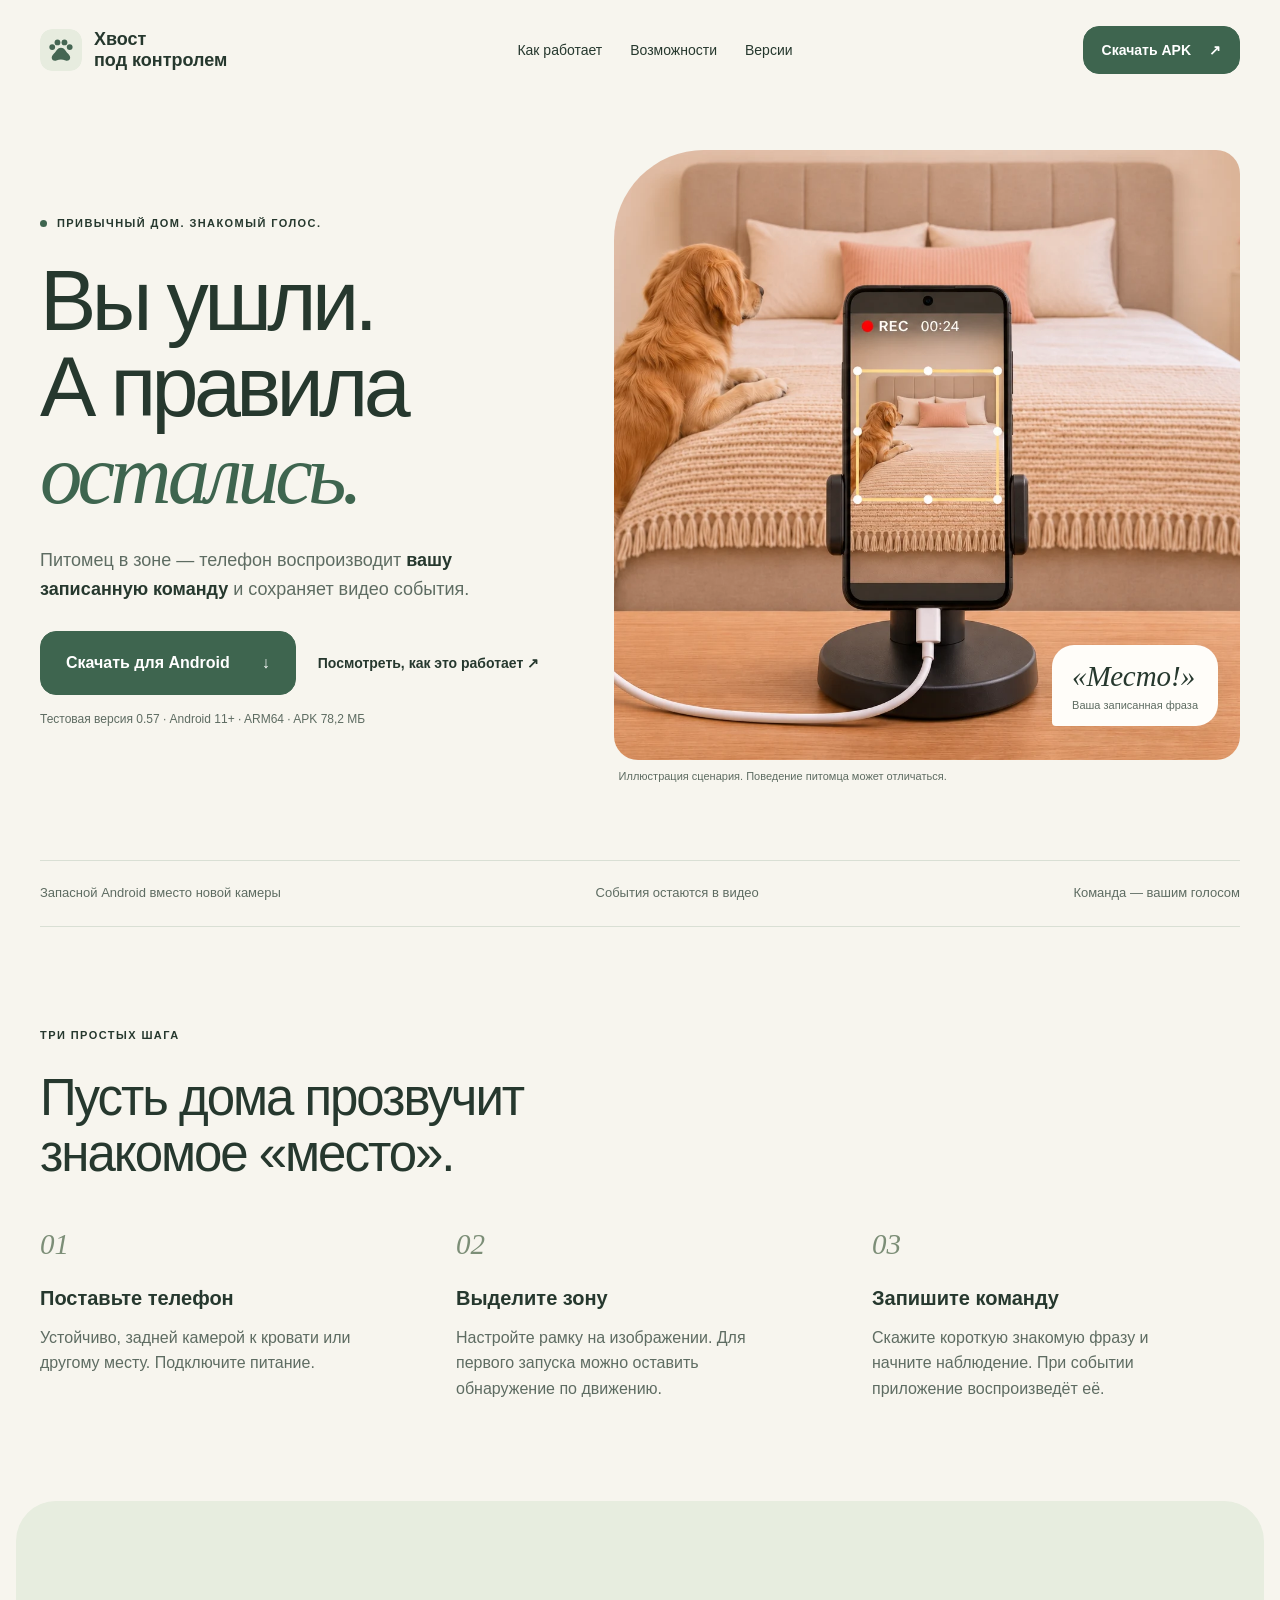
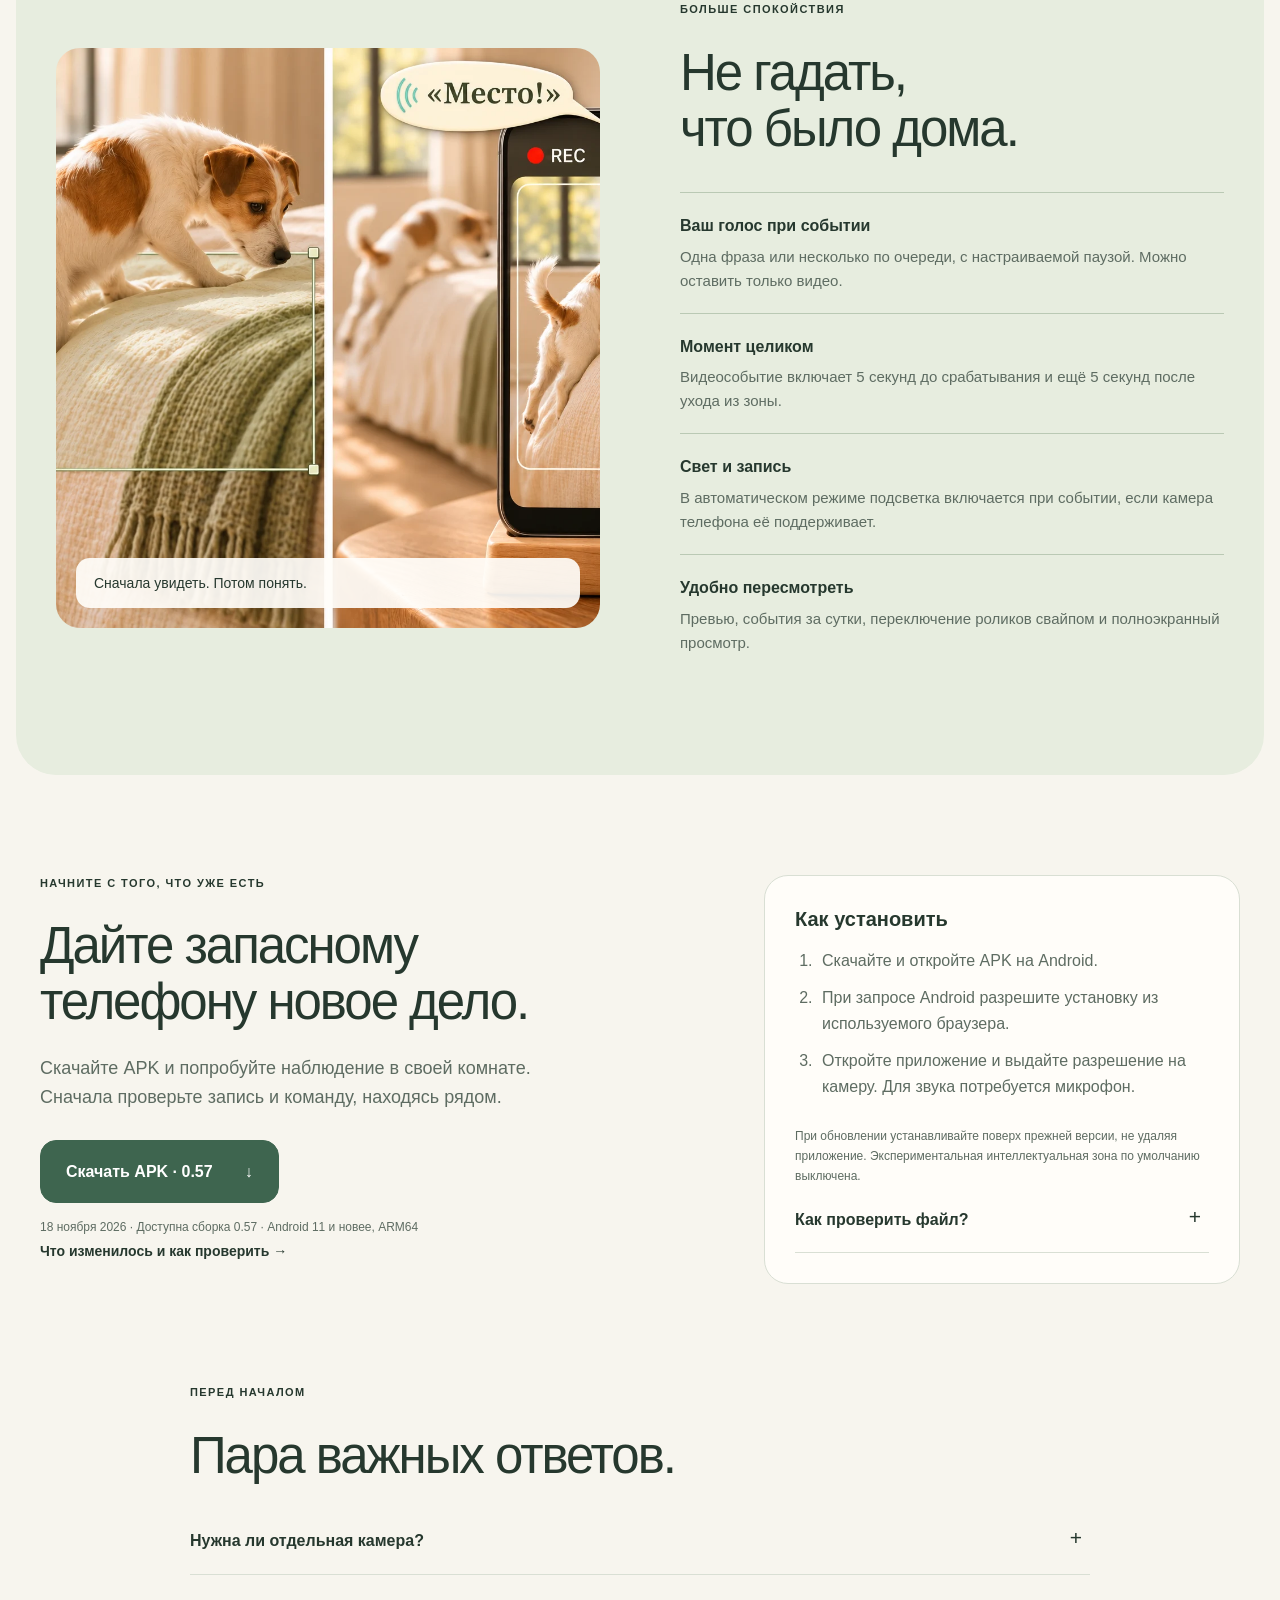
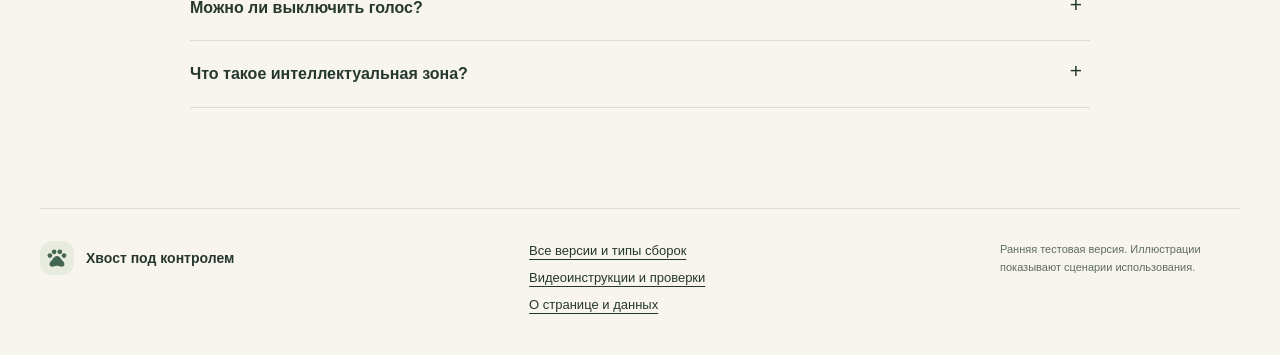
==== commit 5bffffc0: "Publish Hvost 0.57 selected x3 red recording dot launcher icon" ====
--- a/hvost-pod-kontrolem/index.html
+++ b/hvost-pod-kontrolem/index.html
@@ -1,10 +1,10 @@
 <!doctype html>
 <html lang="ru"><head><meta charset="utf-8"><meta name="viewport" content="width=device-width,initial-scale=1"><meta name="theme-color" content="#f7f5ee"><title>Хвост под контролем — ваш голос рядом с питомцем</title><meta name="description" content="Запасной Android замечает событие в выбранной зоне, сохраняет видео и воспроизводит вашу записанную команду. Скачать APK «Хвост под контролем»."><link rel="canonical" href="https://nicolenkoe.github.io/enduro-club-downloads/hvost-pod-kontrolem/"><meta property="og:title" content="Вы ушли. А правила остались."><meta property="og:description" content="Камера для питомца и ваш знакомый голос — из запасного Android."><meta property="og:image" content="https://nicolenkoe.github.io/enduro-club-downloads/hvost-pod-kontrolem/assets/hero.webp"><meta property="og:type" content="website"><link rel="icon" href="favicon.svg" type="image/svg+xml"><link rel="stylesheet" href="style.css"></head>
 <body><a class="skip" href="#main">К содержимому</a><header class="wrap header"><a class="brand" href="./"><img src="favicon.svg" width="42" height="42" alt=""><span>Хвост<br>под контролем</span></a><nav aria-label="Основная навигация"><a href="#how">Как работает</a><a href="#features">Возможности</a><a href="versions/">Версии</a></nav><a class="button compact" href="#download">Скачать APK <span aria-hidden="true">↗</span></a></header>
-<main id="main"><section class="hero wrap"><div class="hero-copy"><p class="eyebrow"><span class="dot"></span> ПРИВЫЧНЫЙ ДОМ. ЗНАКОМЫЙ ГОЛОС.</p><h1>Вы ушли.<br>А правила<br><em>остались.</em></h1><p class="lead">Питомец в зоне — телефон воспроизводит <strong>вашу записанную команду</strong> и сохраняет видео события.</p><div class="actions"><a class="button" href="https://nicolenkoe.github.io/enduro-club-downloads/hvost-pod-kontrolem/HvostPodKontrolem-0.56.apk" download>Скачать для Android <span aria-hidden="true">↓</span></a><a class="text-link" href="#how">Посмотреть, как это работает ↗</a></div><p class="micro">Тестовая версия 0.56 · Android 11+ · ARM64 · APK 78,1 МБ</p></div><figure class="hero-visual"><img src="assets/hero.webp" width="1536" height="1024" alt="Телефон задней камерой направлен на кровать; собака начинает на неё залезать, на экране выделена зона и идёт запись" fetchpriority="high"><div class="speech">«Место!»<span>Ваша записанная фраза</span></div><figcaption>Иллюстрация сценария. Поведение питомца может отличаться.</figcaption></figure></section>
+<main id="main"><section class="hero wrap"><div class="hero-copy"><p class="eyebrow"><span class="dot"></span> ПРИВЫЧНЫЙ ДОМ. ЗНАКОМЫЙ ГОЛОС.</p><h1>Вы ушли.<br>А правила<br><em>остались.</em></h1><p class="lead">Питомец в зоне — телефон воспроизводит <strong>вашу записанную команду</strong> и сохраняет видео события.</p><div class="actions"><a class="button" href="https://nicolenkoe.github.io/enduro-club-downloads/hvost-pod-kontrolem/HvostPodKontrolem-0.57.apk" download>Скачать для Android <span aria-hidden="true">↓</span></a><a class="text-link" href="#how">Посмотреть, как это работает ↗</a></div><p class="micro">Тестовая версия 0.57 · Android 11+ · ARM64 · APK 78,2 МБ</p></div><figure class="hero-visual"><img src="assets/hero.webp" width="1536" height="1024" alt="Телефон задней камерой направлен на кровать; собака начинает на неё залезать, на экране выделена зона и идёт запись" fetchpriority="high"><div class="speech">«Место!»<span>Ваша записанная фраза</span></div><figcaption>Иллюстрация сценария. Поведение питомца может отличаться.</figcaption></figure></section>
 <div class="wrap strip"><span>Запасной Android вместо новой камеры</span><span>События остаются в видео</span><span>Команда — вашим голосом</span></div>
 <section class="wrap section" id="how"><div class="section-heading"><p class="eyebrow">ТРИ ПРОСТЫХ ШАГА</p><h2>Пусть дома прозвучит<br>знакомое «место».</h2></div><ol class="steps"><li><span class="step-number">01</span><h3>Поставьте телефон</h3><p>Устойчиво, задней камерой к кровати или другому месту. Подключите питание.</p></li><li><span class="step-number">02</span><h3>Выделите зону</h3><p>Настройте рамку на изображении. Для первого запуска можно оставить обнаружение по движению.</p></li><li><span class="step-number">03</span><h3>Запишите команду</h3><p>Скажите короткую знакомую фразу и начните наблюдение. При событии приложение воспроизведёт её.</p></li></ol></section>
 <section class="section feature-section" id="features"><div class="wrap feature-layout"><div class="feature-photo"><img src="assets/bed.webp" width="1536" height="1024" alt="Домашняя ситуация: питомец у кровати, телефон наблюдает за выбранным местом" loading="lazy"><span class="photo-label">Сначала увидеть. Потом понять.</span></div><div><p class="eyebrow">БОЛЬШЕ СПОКОЙСТВИЯ</p><h2>Не гадать,<br>что было дома.</h2><dl class="features"><div><dt>Ваш голос при событии</dt><dd>Одна фраза или несколько по очереди, с настраиваемой паузой. Можно оставить только видео.</dd></div><div><dt>Момент целиком</dt><dd>Видеособытие включает 5 секунд до срабатывания и ещё 5 секунд после ухода из зоны.</dd></div><div><dt>Свет и запись</dt><dd>В автоматическом режиме подсветка включается при событии, если камера телефона её поддерживает.</dd></div><div><dt>Удобно пересмотреть</dt><dd>Превью, события за сутки, переключение роликов свайпом и полноэкранный просмотр.</dd></div></dl></div></div></section>
-<section class="wrap section download-section" id="download"><div><p class="eyebrow">НАЧНИТЕ С ТОГО, ЧТО УЖЕ ЕСТЬ</p><h2>Дайте запасному<br>телефону новое дело.</h2><p class="lead">Скачайте APK и попробуйте наблюдение в своей комнате. Сначала проверьте запись и команду, находясь рядом.</p><a class="button" href="https://nicolenkoe.github.io/enduro-club-downloads/hvost-pod-kontrolem/HvostPodKontrolem-0.56.apk" download>Скачать APK · 0.56 <span aria-hidden="true">↓</span></a><p class="micro">18 ноября 2026 · Доступна сборка 0.56 · Android 11 и новее, ARM64</p><p><a class="text-link" href="testing/">Что изменилось и как проверить →</a></p></div><div class="installation"><h3>Как установить</h3><ol><li>Скачайте и откройте APK на Android.</li><li>При запросе Android разрешите установку из используемого браузера.</li><li>Откройте приложение и выдайте разрешение на камеру. Для звука потребуется микрофон.</li></ol><p class="micro">При обновлении устанавливайте поверх прежней версии, не удаляя приложение. Экспериментальная интеллектуальная зона по умолчанию выключена.</p><details><summary>Как проверить файл?</summary><p>SHA-256 этой сборки:</p><code class="hash">1a6fc69aaed93564a93a1a5e452b999b3c059623201099c92ccf47685da135fe</code><p><a href="https://nicolenkoe.github.io/enduro-club-downloads/hvost-pod-kontrolem/versions/">Список версий →</a></p></details></div></section>
+<section class="wrap section download-section" id="download"><div><p class="eyebrow">НАЧНИТЕ С ТОГО, ЧТО УЖЕ ЕСТЬ</p><h2>Дайте запасному<br>телефону новое дело.</h2><p class="lead">Скачайте APK и попробуйте наблюдение в своей комнате. Сначала проверьте запись и команду, находясь рядом.</p><a class="button" href="https://nicolenkoe.github.io/enduro-club-downloads/hvost-pod-kontrolem/HvostPodKontrolem-0.57.apk" download>Скачать APK · 0.57 <span aria-hidden="true">↓</span></a><p class="micro">18 ноября 2026 · Доступна сборка 0.57 · Android 11 и новее, ARM64</p><p><a class="text-link" href="testing/">Что изменилось и как проверить →</a></p></div><div class="installation"><h3>Как установить</h3><ol><li>Скачайте и откройте APK на Android.</li><li>При запросе Android разрешите установку из используемого браузера.</li><li>Откройте приложение и выдайте разрешение на камеру. Для звука потребуется микрофон.</li></ol><p class="micro">При обновлении устанавливайте поверх прежней версии, не удаляя приложение. Экспериментальная интеллектуальная зона по умолчанию выключена.</p><details><summary>Как проверить файл?</summary><p>SHA-256 этой сборки:</p><code class="hash">cd3fbc955220fca4b30187b829130917d26a39f1ffefe350adaf88084fb65a7a</code><p><a href="https://nicolenkoe.github.io/enduro-club-downloads/hvost-pod-kontrolem/versions/">Список версий →</a></p></details></div></section>
 <section class="wrap faq section"><p class="eyebrow">ПЕРЕД НАЧАЛОМ</p><h2>Пара важных ответов.</h2><details><summary>Нужна ли отдельная камера?</summary><p>Камерой служит запасной Android-телефон с установленным приложением. В этой версии основное наблюдение и записи доступны на самом телефоне.</p></details><details><summary>Можно ли выключить голос?</summary><p>Да. Снимите галочку рядом с командой — останется запись видео. Галочка «Звук» отдельно управляет звуком в самом видео.</p></details><details><summary>Что такое интеллектуальная зона?</summary><p>Экспериментальная функция 0.52: запоминает визуальные признаки места и пробует восстановить рамку после небольшого перемещения телефона. Найденную рамку нужно подтвердить. Сильно другой ракурс, темнота или смена покрывала могут помешать. Перед переносом останавливайте наблюдение.</p></details></section></main>
 <footer class="wrap footer"><a class="brand" href="./"><img src="favicon.svg" width="34" height="34" alt=""><span>Хвост под контролем</span></a><div><a href="versions/">Все версии и типы сборок</a><a href="testing/">Видеоинструкции и проверки</a><a href="privacy.html">О странице и данных</a></div><p>Ранняя тестовая версия. Иллюстрации показывают сценарии использования.</p></footer></body></html>
